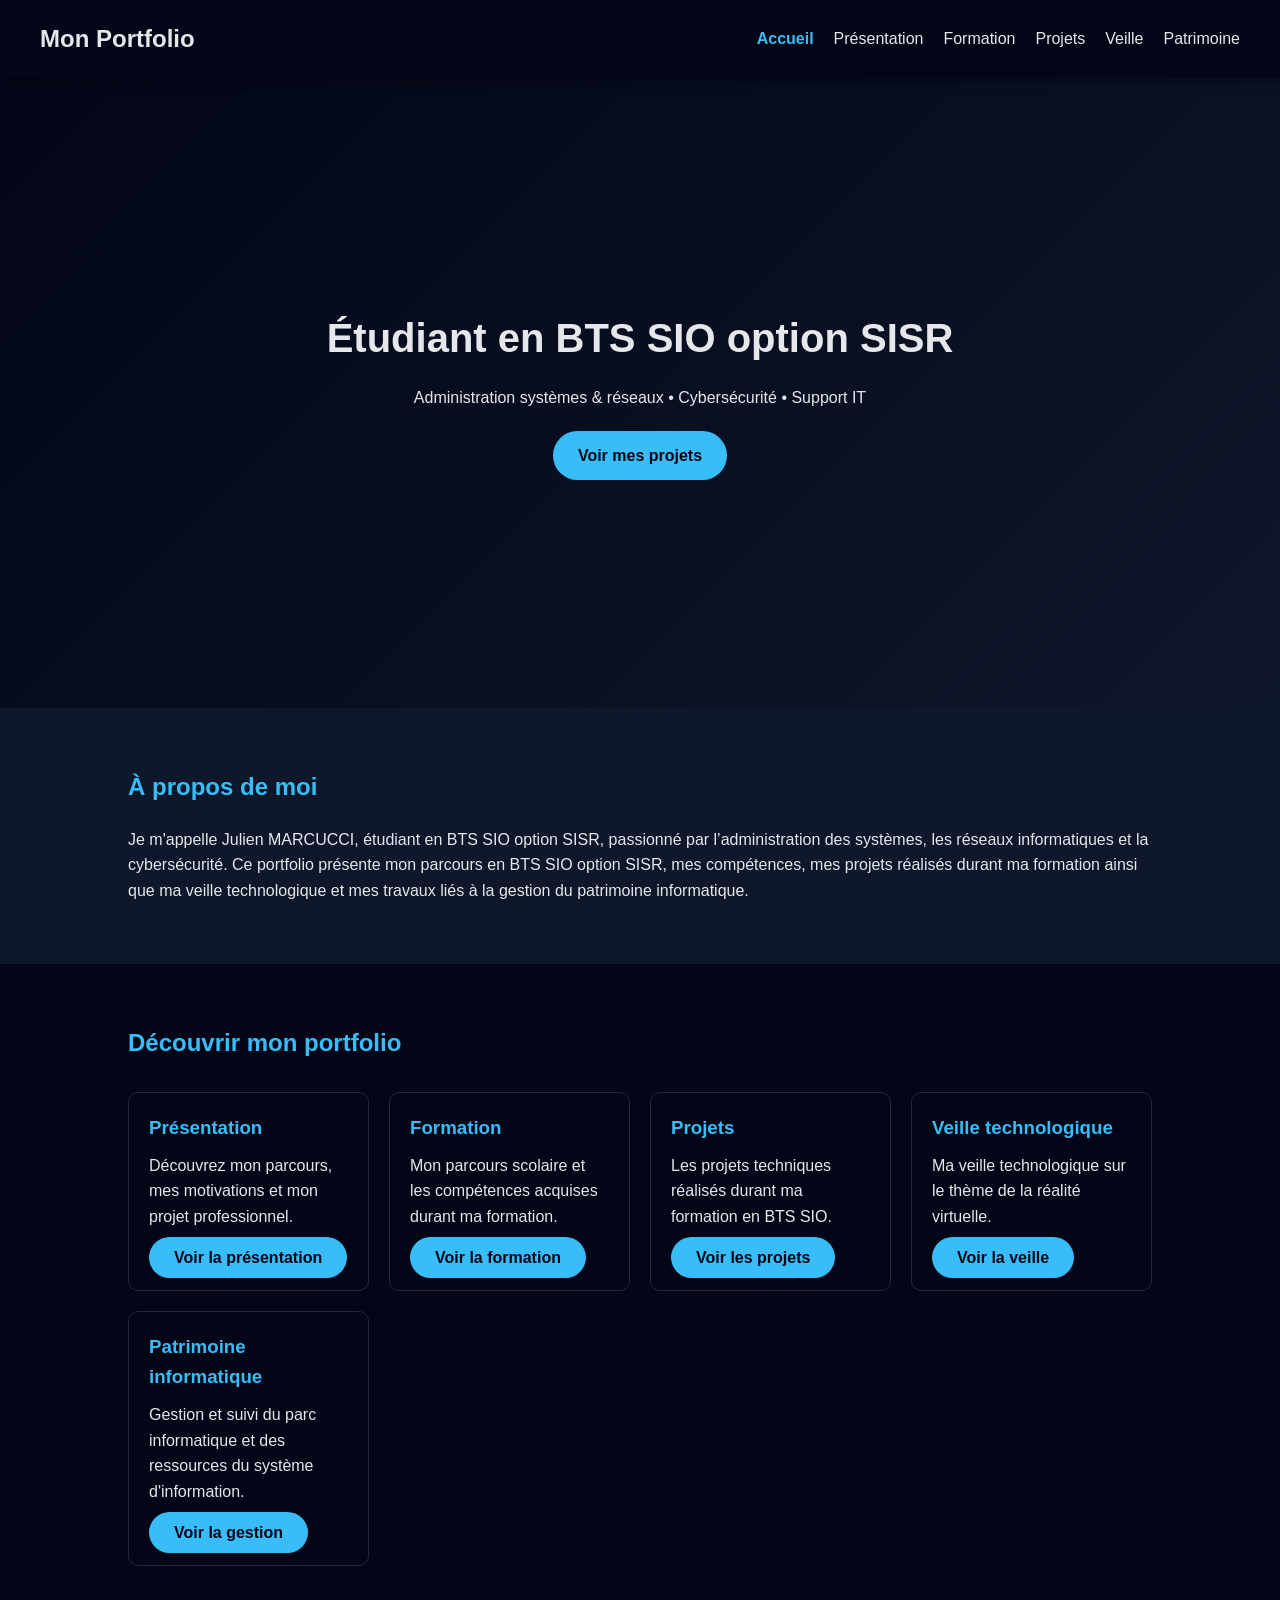
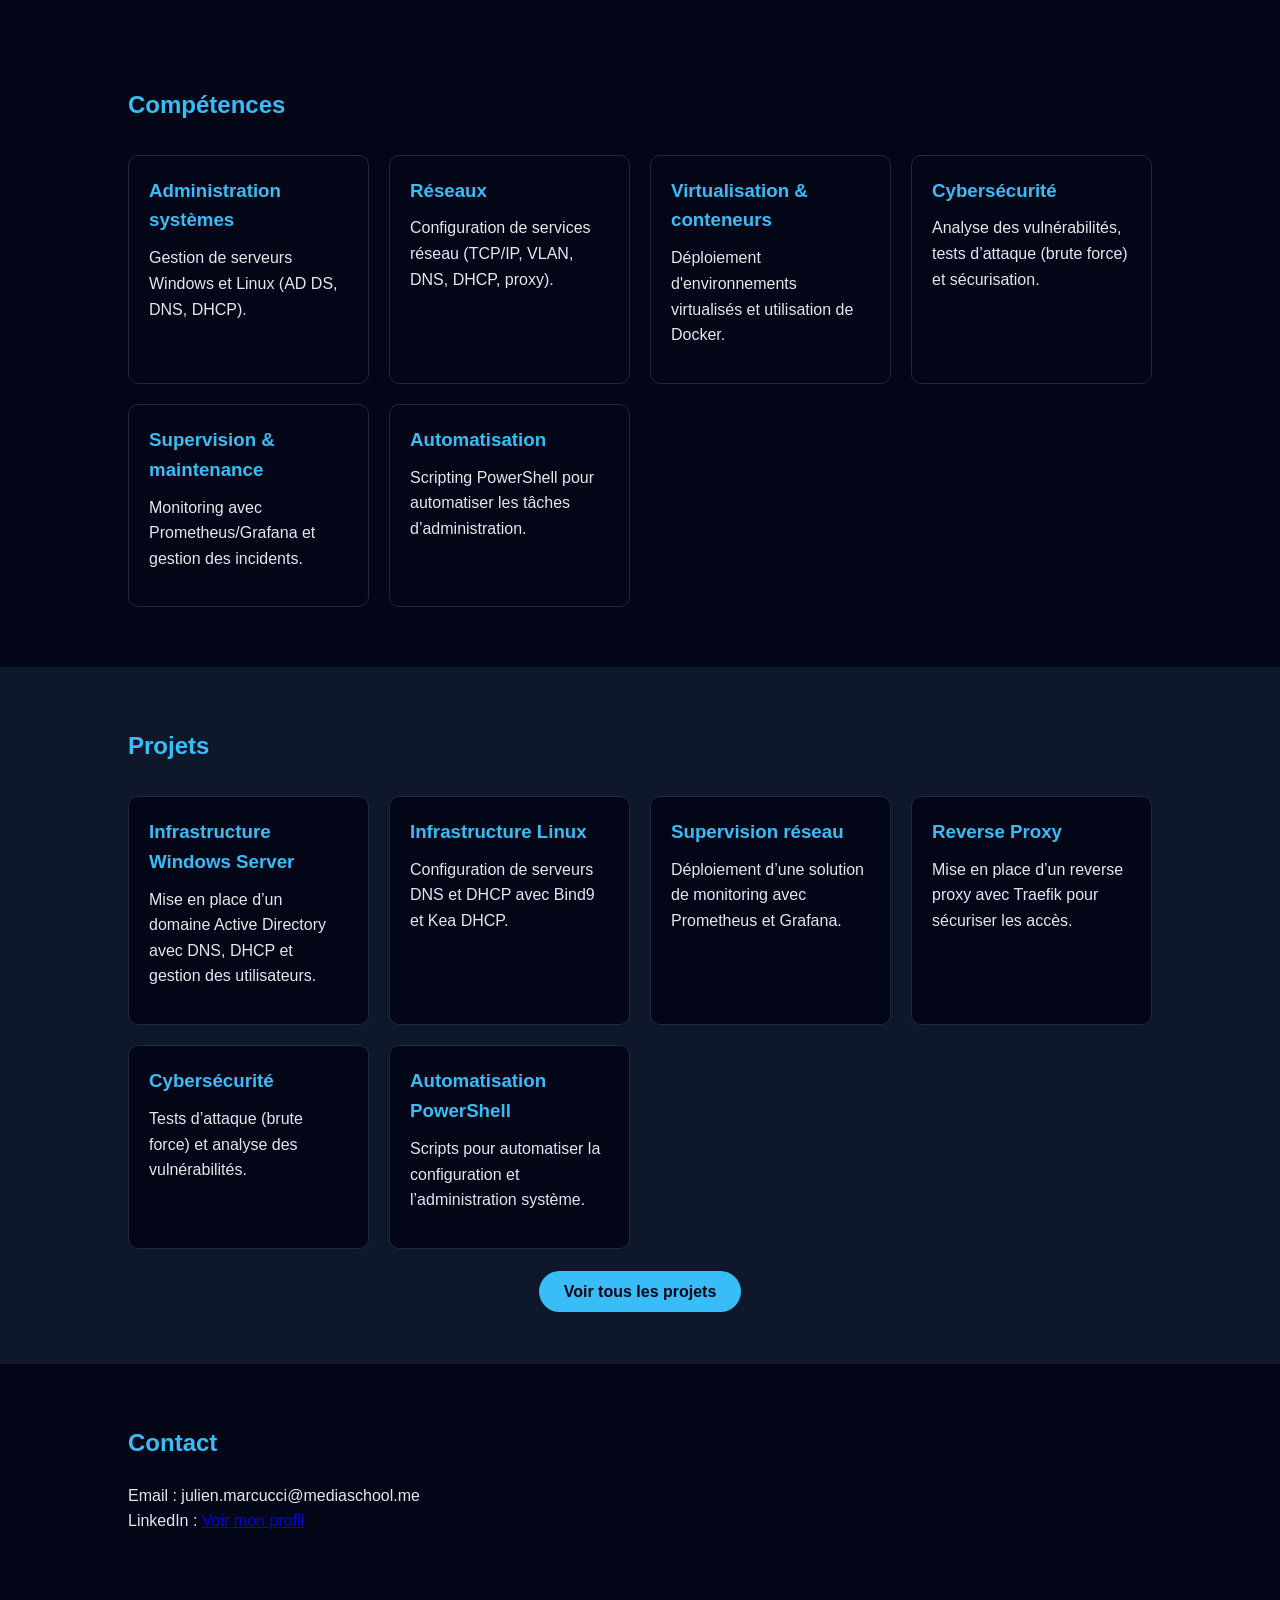
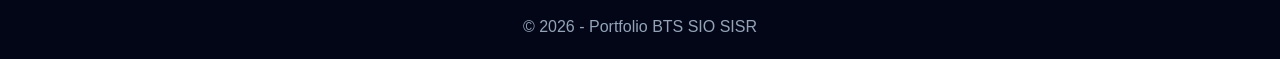
==== index.html @ 8f84296d "Ajout fichiers portfolio" ====
<!DOCTYPE html>
<html lang="fr">
<head>
  <meta charset="UTF-8">
  <title>Portfolio - BTS SIO SISR</title>
  <link rel="stylesheet" href="style.css">
  <meta name="viewport" content="width=device-width, initial-scale=1.0">
  
  <meta name="description" content="Portfolio de Julien Marcucci, étudiant en BTS SIO option SISR spécialisé en administration systèmes et réseaux.">
</head>
<body>

  <header>
    <nav class="navbar">
      <h1>Mon Portfolio</h1>
      <ul>
        <li><a href="index.html" class="active">Accueil</a></li>
        <li><a href="presentation.html">Présentation</a></li>
        <li><a href="formation.html">Formation</a></li>
        <li><a href="projets.html">Projets</a></li>
        <li><a href="veille.html">Veille</a></li>
        <li><a href="patrimoine.html">Patrimoine</a></li>
      </ul>
    </nav>
  </header>

  <section class="hero">
    <h2>Étudiant en BTS SIO option SISR</h2>
    <p>Administration systèmes & réseaux • Cybersécurité • Support IT</p>
    <a href="#projects" class="btn">Voir mes projets</a>
  </section>

  <section id="about" class="section">
    <h2>À propos de moi</h2>
    <p>
      Je m'appelle Julien MARCUCCI, étudiant en BTS SIO option SISR, passionné par l’administration des systèmes,
      les réseaux informatiques et la cybersécurité. Ce portfolio présente mon parcours en BTS SIO option SISR, mes compétences,
      mes projets réalisés durant ma formation ainsi que ma veille technologique
      et mes travaux liés à la gestion du patrimoine informatique.
    </p>
  </section>

  <section class="section light">
  <h2>Découvrir mon portfolio</h2>

  <div class="cards">

    <div class="card">
      <h3>Présentation</h3>
      <p>Découvrez mon parcours, mes motivations et mon projet professionnel.</p>
      <a href="presentation.html" class="btn">Voir la présentation</a>
    </div>

    <div class="card">
      <h3>Formation</h3>
      <p>Mon parcours scolaire et les compétences acquises durant ma formation.</p>
      <a href="formation.html" class="btn">Voir la formation</a>
    </div>

    <div class="card">
      <h3>Projets</h3>
      <p>Les projets techniques réalisés durant ma formation en BTS SIO.</p>
      <a href="projets.html" class="btn">Voir les projets</a>
    </div>

    <div class="card">
      <h3>Veille technologique</h3>
      <p>Ma veille technologique sur le thème de la réalité virtuelle.</p>
      <a href="veille.html" class="btn">Voir la veille</a>
    </div>

    <div class="card">
      <h3>Patrimoine informatique</h3>
      <p>Gestion et suivi du parc informatique et des ressources du système d'information.</p>
      <a href="patrimoine.html" class="btn">Voir la gestion</a>
    </div>

  </div>
</section>

  <section id="skills" class="section light">
  <h2>Compétences</h2>
  <div class="cards">

    <div class="card">
      <h3>Administration systèmes</h3>
      <p>Gestion de serveurs Windows et Linux (AD DS, DNS, DHCP).</p>
    </div>

    <div class="card">
      <h3>Réseaux</h3>
      <p>Configuration de services réseau (TCP/IP, VLAN, DNS, DHCP, proxy).</p>
    </div>

    <div class="card">
      <h3>Virtualisation & conteneurs</h3>
      <p>Déploiement d'environnements virtualisés et utilisation de Docker.</p>
    </div>

    <div class="card">
      <h3>Cybersécurité</h3>
      <p>Analyse des vulnérabilités, tests d’attaque (brute force) et sécurisation.</p>
    </div>

    <div class="card">
      <h3>Supervision & maintenance</h3>
      <p>Monitoring avec Prometheus/Grafana et gestion des incidents.</p>
    </div>

    <div class="card">
      <h3>Automatisation</h3>
      <p>Scripting PowerShell pour automatiser les tâches d’administration.</p>
    </div>

  </div>
</section>

  <section id="projects" class="section">
  <h2>Projets</h2>
  <div class="cards">

    <div class="card">
      <h3>Infrastructure Windows Server</h3>
      <p>
        Mise en place d’un domaine Active Directory avec DNS, DHCP
        et gestion des utilisateurs.
      </p>
    </div>

    <div class="card">
      <h3>Infrastructure Linux</h3>
      <p>
        Configuration de serveurs DNS et DHCP avec Bind9 et Kea DHCP.
      </p>
    </div>

    <div class="card">
      <h3>Supervision réseau</h3>
      <p>
        Déploiement d’une solution de monitoring avec Prometheus et Grafana.
      </p>
    </div>

    <div class="card">
      <h3>Reverse Proxy</h3>
      <p>
        Mise en place d’un reverse proxy avec Traefik pour sécuriser les accès.
      </p>
    </div>

    <div class="card">
      <h3>Cybersécurité</h3>
      <p>
        Tests d’attaque (brute force) et analyse des vulnérabilités.
      </p>
    </div>

    <div class="card">
      <h3>Automatisation PowerShell</h3>
      <p>
        Scripts pour automatiser la configuration et l’administration système.
      </p>
    </div>

  </div>

  <div style="text-align:center; margin-top:30px;">
    <a href="projets.html" class="btn">Voir tous les projets</a>
  </div>

</section>

  <section id="contact" class="section light">
    <h2>Contact</h2>
    <p>Email : julien.marcucci@mediaschool.me</p>
    <p>LinkedIn : <a href="https://linkedin.com/in/julien-marcucci" target="_blank">Voir mon profil</a></p>
  </section>

  <footer>
    <p>© 2026 - Portfolio BTS SIO SISR</p>
  </footer>

</body>
</html>
---- style.css ----
* {
  margin: 0;
  padding: 0;
  box-sizing: border-box;
  font-family: Arial, Helvetica, sans-serif;
}

body {
  background: #0f172a;
  color: #e5e7eb;
  line-height: 1.6;
}

/* Navbar */
header {
  background: #020617;
  padding: 20px 40px;
}

.navbar {
  display: flex;
  justify-content: space-between;
  align-items: center;
}

.navbar ul {
  list-style: none;
  display: flex;
  gap: 20px;
}

.navbar a {
  color: #e5e7eb;
  text-decoration: none;
  transition: 0.3s;
}

.navbar a:hover {
  color: #38bdf8;
}

/* Hero */
.hero {
  height: 70vh;
  display: flex;
  flex-direction: column;
  justify-content: center;
  align-items: center;
  text-align: center;
  padding: 40px;
  background: linear-gradient(135deg, #020617, #0f172a);
}

.hero h2 {
  font-size: 2.5rem;
  margin-bottom: 15px;
}

.btn {
  margin-top: 20px;
  padding: 12px 25px;
  background: #38bdf8;
  color: #020617;
  text-decoration: none;
  border-radius: 25px;
  font-weight: bold;
  transition: 0.3s;
}

.btn:hover {
  background: #0ea5e9;
}

/* Sections */
.section {
  padding: 60px 10%;
}

.section h2 {
  margin-bottom: 20px;
  color: #38bdf8;
}

.light {
  background: #020617;
}

/* Cards */
.cards {
  display: grid;
  grid-template-columns: repeat(auto-fit, minmax(220px, 1fr));
  gap: 20px;
  margin-top: 20px;
}

.card {
  background: #0f172a;
  padding: 20px;
  border-radius: 10px;
  transition: 0.3s;
  border: 1px solid #1e293b;
}

.card:hover {
  transform: translateY(-5px);
  border-color: #38bdf8;
}

/* Footer */
footer {
  text-align: center;
  padding: 20px;
  background: #020617;
  color: #94a3b8;
}

/* Hero plus petit pour les pages internes */
.hero-small {
  height: 40vh;
  text-align: center;
  display: flex;
  flex-direction: column;
  justify-content: center;
  background: linear-gradient(135deg, #020617, #0f172a);
}

.hero-small h2 {
  font-size: 2.2rem;
  margin-bottom: 10px;
}

/* Page présentation */
.about-container {
  display: grid;
  grid-template-columns: 2fr 1fr;
  gap: 40px;
}

.about-text h3 {
  margin-top: 20px;
  color: #38bdf8;
}

.about-text p {
  margin-top: 10px;
  color: #cbd5f5;
}

.about-card {
  background: #020617;
  padding: 25px;
  border-radius: 12px;
  border: 1px solid #1e293b;
  height: fit-content;
}

.about-card ul {
  list-style: none;
  margin: 20px 0;
}

.about-card li {
  margin-bottom: 10px;
}

/* Lien actif dans la navbar */
.navbar .active {
  color: #38bdf8;
  font-weight: bold;
}

/* Responsive */
@media (max-width: 900px) {
  .about-container {
    grid-template-columns: 1fr;
  }
}

/* Timeline Formation */
.timeline {
  display: flex;
  flex-direction: column;
  gap: 30px;
}

.timeline-item {
  display: grid;
  grid-template-columns: 150px 1fr;
  gap: 20px;
  padding: 20px;
  background: #020617;
  border-radius: 12px;
  border: 1px solid #1e293b;
  transition: 0.3s;
}

.timeline-item:hover {
  transform: translateY(-4px);
  border-color: #38bdf8;
}

.timeline-date {
  font-weight: bold;
  color: #38bdf8;
}

.timeline-content h3 {
  margin-bottom: 10px;
}

.timeline-content ul {
  margin-top: 10px;
  padding-left: 20px;
}

.timeline-content li {
  margin-bottom: 6px;
}

/* Responsive */
@media (max-width: 800px) {
  .timeline-item {
    grid-template-columns: 1fr;
  }
}

/* Titres sections veille */
.section h3 {
  margin-bottom: 15px;
  color: #38bdf8;
}

/* Liste veille */
.veille-list {
  list-style: square;
  padding-left: 20px;
  margin-top: 15px;
}

.veille-list li {
  margin-bottom: 8px;
}

/* Titres des sections */
.section h3 {
  margin-bottom: 15px;
  color: #38bdf8;
}

/* Réutilisation des listes */
.veille-list {
  list-style: square;
  padding-left: 20px;
  margin-top: 15px;
}

.veille-list li {
  margin-bottom: 8px;
}

.cards {
  display: grid;
  grid-template-columns: repeat(auto-fit, minmax(220px, 1fr));
  gap: 20px;
  margin-top: 30px;
}

.card {
  background: #020617;
  padding: 20px;
  border-radius: 10px;
  border: 1px solid #1e293b;
  transition: 0.3s;
}

.card:hover {
  transform: translateY(-5px);
  border-color: #38bdf8;
}

.card h3 {
  margin-bottom: 10px;
}

.card p {
  margin-bottom: 15px;
}

header{
  position: sticky;
  top: 0;
  z-index: 1000;
  background: #020617;
  box-shadow: 0 2px 10px rgba(0,0,0,0.5);
}
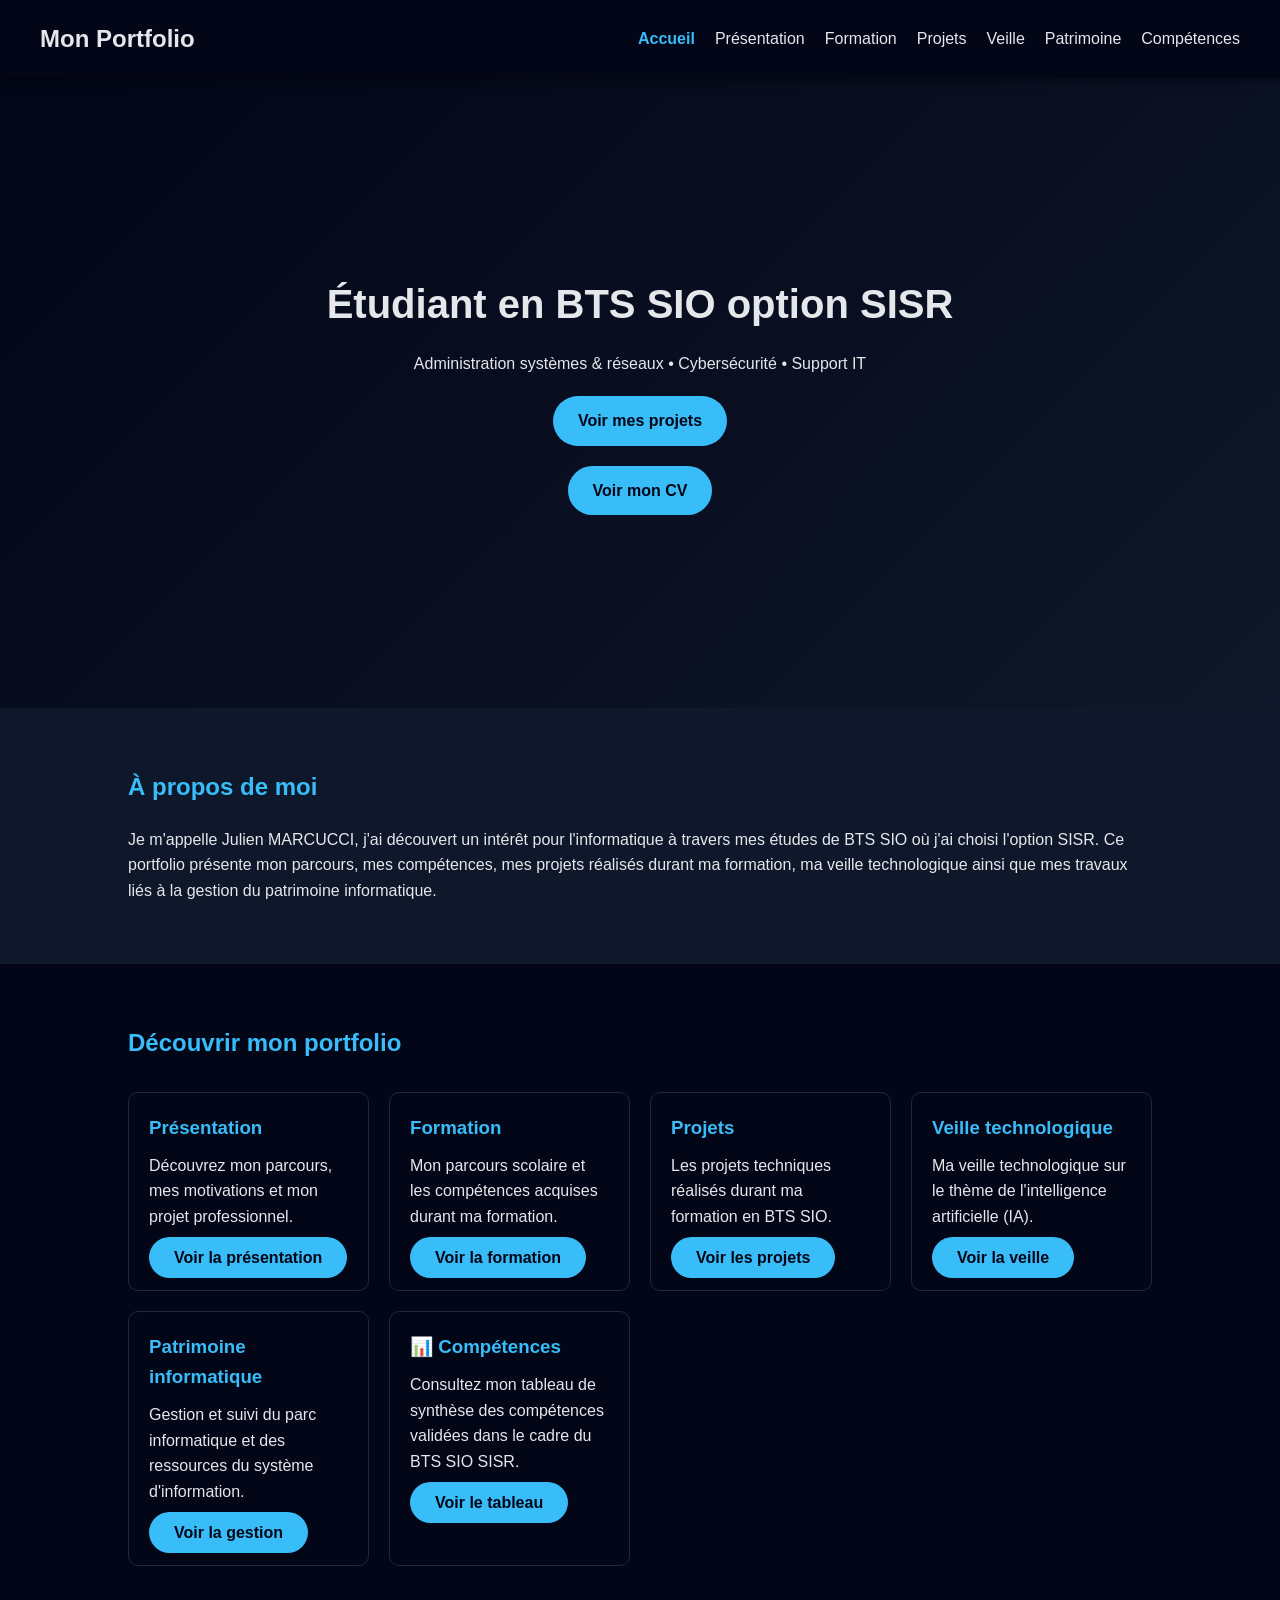
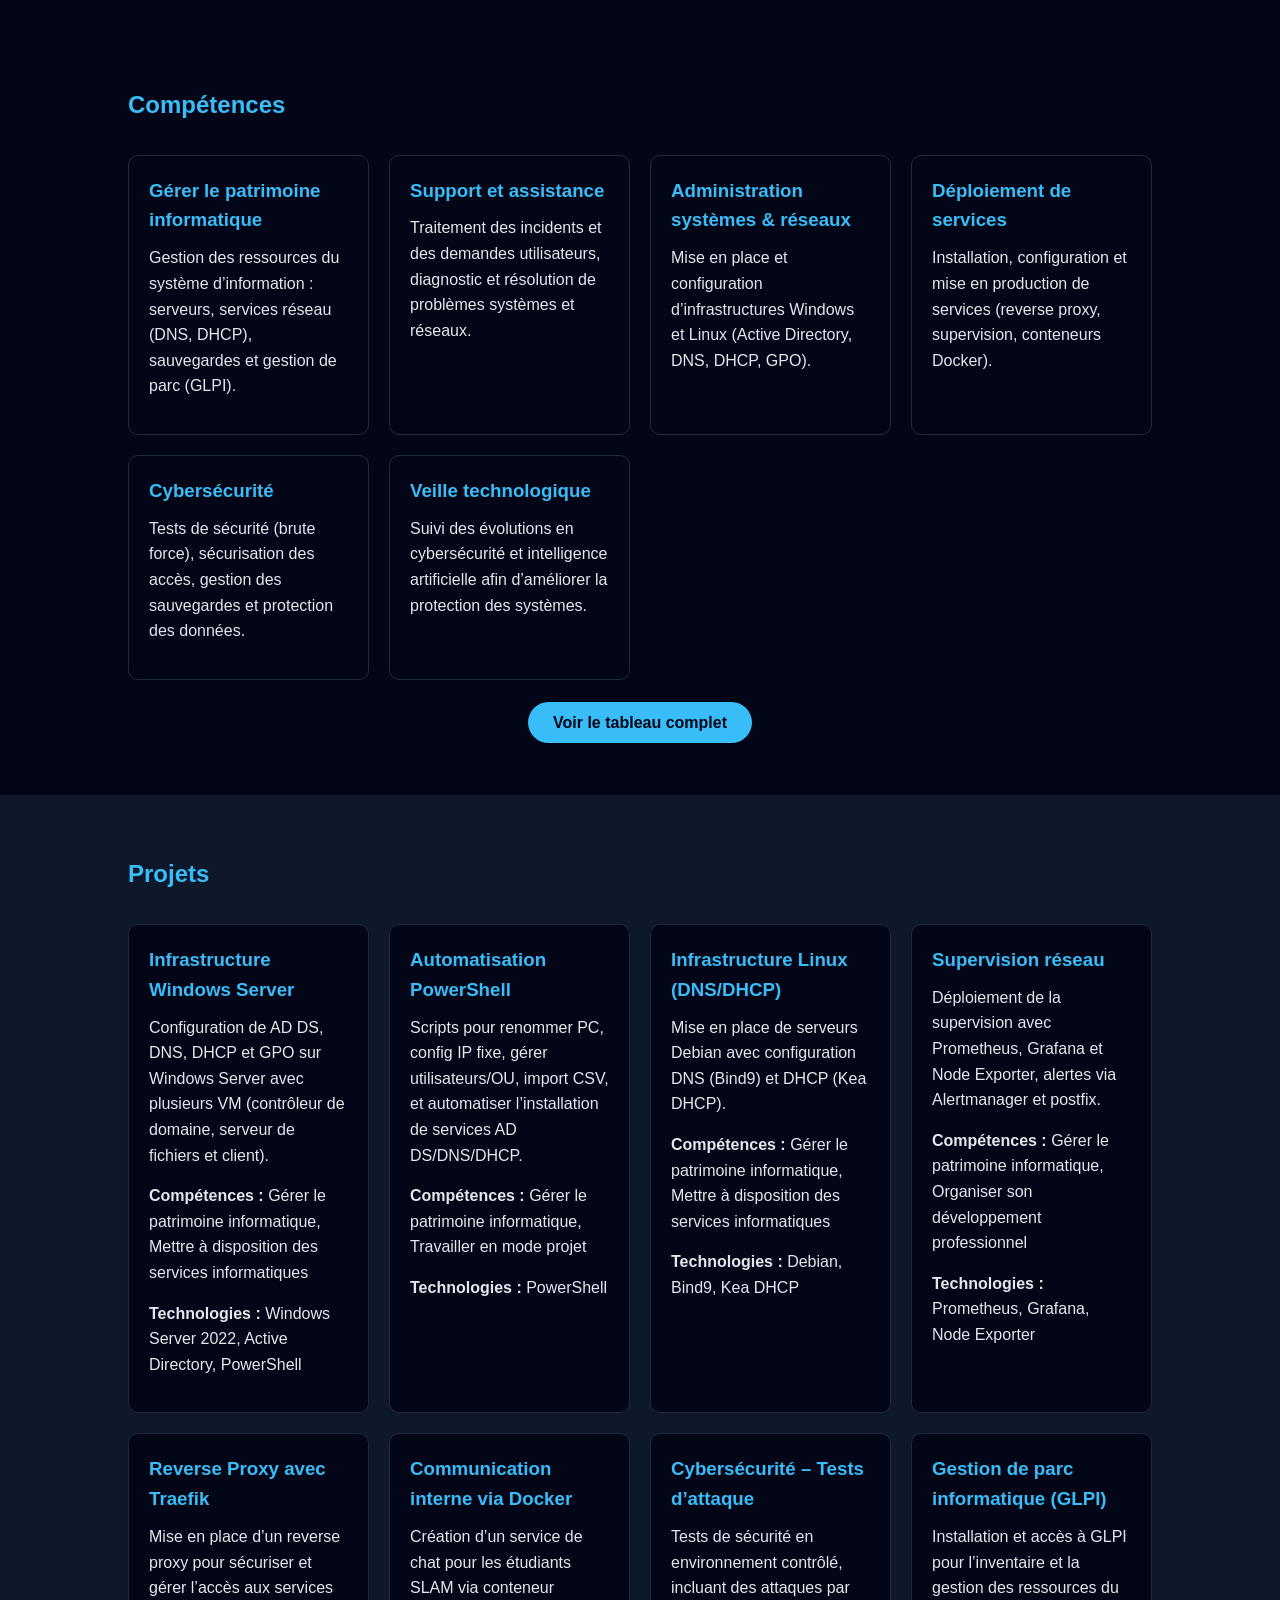
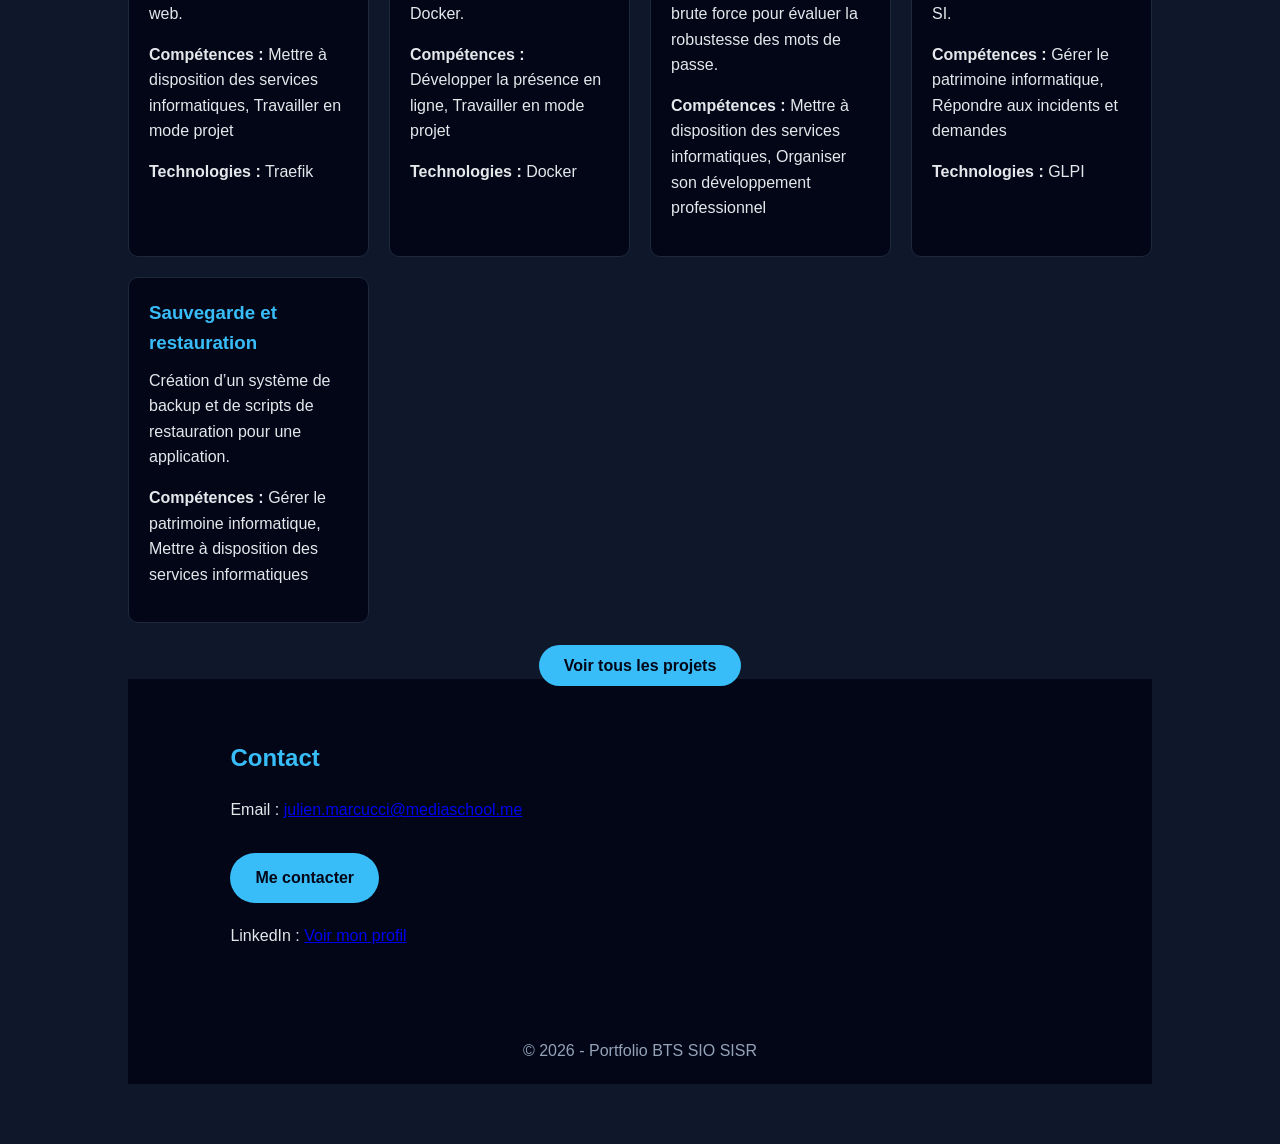
==== commit d58eaca1: "modifications" ====
--- a/index.html
+++ b/index.html
@@ -20,6 +20,7 @@
         <li><a href="projets.html">Projets</a></li>
         <li><a href="veille.html">Veille</a></li>
         <li><a href="patrimoine.html">Patrimoine</a></li>
+        <li><a href="competences.html">Compétences</a></li>
       </ul>
     </nav>
   </header>
@@ -28,15 +29,14 @@
     <h2>Étudiant en BTS SIO option SISR</h2>
     <p>Administration systèmes & réseaux • Cybersécurité • Support IT</p>
     <a href="#projects" class="btn">Voir mes projets</a>
+    <a href="CV.pdf" class="btn" target="_blank">Voir mon CV</a>
   </section>
 
   <section id="about" class="section">
     <h2>À propos de moi</h2>
     <p>
-      Je m'appelle Julien MARCUCCI, étudiant en BTS SIO option SISR, passionné par l’administration des systèmes,
-      les réseaux informatiques et la cybersécurité. Ce portfolio présente mon parcours en BTS SIO option SISR, mes compétences,
-      mes projets réalisés durant ma formation ainsi que ma veille technologique
-      et mes travaux liés à la gestion du patrimoine informatique.
+      Je m'appelle Julien MARCUCCI, j'ai découvert un intérêt pour l'informatique à travers mes études de BTS SIO où j'ai choisi l'option SISR. Ce portfolio présente mon parcours, mes compétences,
+      mes projets réalisés durant ma formation, ma veille technologique ainsi que mes travaux liés à la gestion du patrimoine informatique.
     </p>
   </section>
 
@@ -65,7 +65,7 @@
 
     <div class="card">
       <h3>Veille technologique</h3>
-      <p>Ma veille technologique sur le thème de la réalité virtuelle.</p>
+      <p>Ma veille technologique sur le thème de l'intelligence artificielle (IA).</p>
       <a href="veille.html" class="btn">Voir la veille</a>
     </div>
 
@@ -75,6 +75,15 @@
       <a href="patrimoine.html" class="btn">Voir la gestion</a>
     </div>
 
+    <div class="card">
+  <h3>📊 Compétences</h3>
+  <p>
+    Consultez mon tableau de synthèse des compétences validées
+    dans le cadre du BTS SIO SISR.
+  </p>
+  <a href="competences.html" class="btn">Voir le tableau</a>
+</div>
+
   </div>
 </section>
 
@@ -83,36 +92,58 @@
   <div class="cards">
 
     <div class="card">
-      <h3>Administration systèmes</h3>
-      <p>Gestion de serveurs Windows et Linux (AD DS, DNS, DHCP).</p>
-    </div>
-
-    <div class="card">
-      <h3>Réseaux</h3>
-      <p>Configuration de services réseau (TCP/IP, VLAN, DNS, DHCP, proxy).</p>
-    </div>
-
-    <div class="card">
-      <h3>Virtualisation & conteneurs</h3>
-      <p>Déploiement d'environnements virtualisés et utilisation de Docker.</p>
+      <h3>Gérer le patrimoine informatique</h3>
+      <p>
+        Gestion des ressources du système d’information : serveurs,
+        services réseau (DNS, DHCP), sauvegardes et gestion de parc (GLPI).
+      </p>
+    </div>
+
+    <div class="card">
+      <h3>Support et assistance</h3>
+      <p>
+        Traitement des incidents et des demandes utilisateurs,
+        diagnostic et résolution de problèmes systèmes et réseaux.
+      </p>
+    </div>
+
+    <div class="card">
+      <h3>Administration systèmes & réseaux</h3>
+      <p>
+        Mise en place et configuration d’infrastructures Windows et Linux
+        (Active Directory, DNS, DHCP, GPO).
+      </p>
+    </div>
+
+    <div class="card">
+      <h3>Déploiement de services</h3>
+      <p>
+        Installation, configuration et mise en production de services
+        (reverse proxy, supervision, conteneurs Docker).
+      </p>
     </div>
 
     <div class="card">
       <h3>Cybersécurité</h3>
-      <p>Analyse des vulnérabilités, tests d’attaque (brute force) et sécurisation.</p>
-    </div>
-
-    <div class="card">
-      <h3>Supervision & maintenance</h3>
-      <p>Monitoring avec Prometheus/Grafana et gestion des incidents.</p>
-    </div>
-
-    <div class="card">
-      <h3>Automatisation</h3>
-      <p>Scripting PowerShell pour automatiser les tâches d’administration.</p>
-    </div>
-
-  </div>
+      <p>
+        Tests de sécurité (brute force), sécurisation des accès,
+        gestion des sauvegardes et protection des données.
+      </p>
+    </div>
+
+    <div class="card">
+      <h3>Veille technologique</h3>
+      <p>
+        Suivi des évolutions en cybersécurité et intelligence artificielle
+        afin d’améliorer la protection des systèmes.
+      </p>
+    </div>
+
+  </div>
+
+  <div style="text-align:center; margin-top:30px;">
+  <a href="competences.html" class="btn">Voir le tableau complet</a>
+</div>
 </section>
 
   <section id="projects" class="section">
@@ -122,44 +153,84 @@
     <div class="card">
       <h3>Infrastructure Windows Server</h3>
       <p>
-        Mise en place d’un domaine Active Directory avec DNS, DHCP
-        et gestion des utilisateurs.
-      </p>
-    </div>
-
-    <div class="card">
-      <h3>Infrastructure Linux</h3>
-      <p>
-        Configuration de serveurs DNS et DHCP avec Bind9 et Kea DHCP.
-      </p>
+        Configuration de AD DS, DNS, DHCP et GPO sur Windows Server avec plusieurs VM
+        (contrôleur de domaine, serveur de fichiers et client).
+      </p>
+      <p><strong>Compétences :</strong> Gérer le patrimoine informatique, Mettre à disposition des services informatiques</p>
+      <p><strong>Technologies :</strong> Windows Server 2022, Active Directory, PowerShell</p>
+    </div>
+
+    <div class="card">
+      <h3>Automatisation PowerShell</h3>
+      <p>
+        Scripts pour renommer PC, config IP fixe, gérer utilisateurs/OU, import CSV,
+        et automatiser l’installation de services AD DS/DNS/DHCP.
+      </p>
+      <p><strong>Compétences :</strong> Gérer le patrimoine informatique, Travailler en mode projet</p>
+      <p><strong>Technologies :</strong> PowerShell</p>
+    </div>
+
+    <div class="card">
+      <h3>Infrastructure Linux (DNS/DHCP)</h3>
+      <p>
+        Mise en place de serveurs Debian avec configuration DNS (Bind9) et DHCP (Kea DHCP).
+      </p>
+      <p><strong>Compétences :</strong> Gérer le patrimoine informatique, Mettre à disposition des services informatiques</p>
+      <p><strong>Technologies :</strong> Debian, Bind9, Kea DHCP</p>
     </div>
 
     <div class="card">
       <h3>Supervision réseau</h3>
       <p>
-        Déploiement d’une solution de monitoring avec Prometheus et Grafana.
-      </p>
-    </div>
-
-    <div class="card">
-      <h3>Reverse Proxy</h3>
-      <p>
-        Mise en place d’un reverse proxy avec Traefik pour sécuriser les accès.
-      </p>
-    </div>
-
-    <div class="card">
-      <h3>Cybersécurité</h3>
-      <p>
-        Tests d’attaque (brute force) et analyse des vulnérabilités.
-      </p>
-    </div>
-
-    <div class="card">
-      <h3>Automatisation PowerShell</h3>
-      <p>
-        Scripts pour automatiser la configuration et l’administration système.
-      </p>
+        Déploiement de la supervision avec Prometheus, Grafana et Node Exporter,
+        alertes via Alertmanager et postfix.
+      </p>
+      <p><strong>Compétences :</strong> Gérer le patrimoine informatique, Organiser son développement professionnel</p>
+      <p><strong>Technologies :</strong> Prometheus, Grafana, Node Exporter</p>
+    </div>
+
+    <div class="card">
+      <h3>Reverse Proxy avec Traefik</h3>
+      <p>
+        Mise en place d’un reverse proxy pour sécuriser et gérer l’accès aux services web.
+      </p>
+      <p><strong>Compétences :</strong> Mettre à disposition des services informatiques, Travailler en mode projet</p>
+      <p><strong>Technologies :</strong> Traefik</p>
+    </div>
+
+    <div class="card">
+      <h3>Communication interne via Docker</h3>
+      <p>
+        Création d’un service de chat pour les étudiants SLAM via conteneur Docker.
+      </p>
+      <p><strong>Compétences :</strong> Développer la présence en ligne, Travailler en mode projet</p>
+      <p><strong>Technologies :</strong> Docker</p>
+    </div>
+
+    <div class="card">
+      <h3>Cybersécurité – Tests d’attaque</h3>
+      <p>
+        Tests de sécurité en environnement contrôlé, incluant des attaques par brute force
+        pour évaluer la robustesse des mots de passe.
+      </p>
+      <p><strong>Compétences :</strong> Mettre à disposition des services informatiques, Organiser son développement professionnel</p>
+    </div>
+
+    <div class="card">
+      <h3>Gestion de parc informatique (GLPI)</h3>
+      <p>
+        Installation et accès à GLPI pour l’inventaire et la gestion des ressources du SI.
+      </p>
+      <p><strong>Compétences :</strong> Gérer le patrimoine informatique, Répondre aux incidents et demandes</p>
+      <p><strong>Technologies :</strong> GLPI</p>
+    </div>
+
+    <div class="card">
+      <h3>Sauvegarde et restauration</h3>
+      <p>
+        Création d’un système de backup et de scripts de restauration pour une application.
+      </p>
+      <p><strong>Compétences :</strong> Gérer le patrimoine informatique, Mettre à disposition des services informatiques</p>
     </div>
 
   </div>
@@ -168,13 +239,27 @@
     <a href="projets.html" class="btn">Voir tous les projets</a>
   </div>
 
+<section id="contact" class="section light">
+  <h2>Contact</h2>
+
+  <p>
+    Email : 
+    <a href="mailto:julien.marcucci@mediaschool.me">
+      julien.marcucci@mediaschool.me
+    </a>
+  </p>
+
+  <a href="mailto:julien.marcucci@mediaschool.me" class="btn">
+    Me contacter
+  </a>
+
+  <p>
+    LinkedIn : 
+    <a href="https://www.linkedin.com/in/julien-marcucci-323055353/" target="_blank">
+      Voir mon profil
+    </a>
+  </p>
 </section>
-
-  <section id="contact" class="section light">
-    <h2>Contact</h2>
-    <p>Email : julien.marcucci@mediaschool.me</p>
-    <p>LinkedIn : <a href="https://linkedin.com/in/julien-marcucci" target="_blank">Voir mon profil</a></p>
-  </section>
 
   <footer>
     <p>© 2026 - Portfolio BTS SIO SISR</p>
--- a/style.css
+++ b/style.css
@@ -293,3 +293,16 @@
   background: #020617;
   box-shadow: 0 2px 10px rgba(0,0,0,0.5);
 }
+
+.margin-top {
+  margin-top: 20px;
+}
+
+#contact p {
+  margin-bottom: 10px;
+}
+
+#contact .btn {
+  display: inline-block;
+  margin: 20px 0;
+}
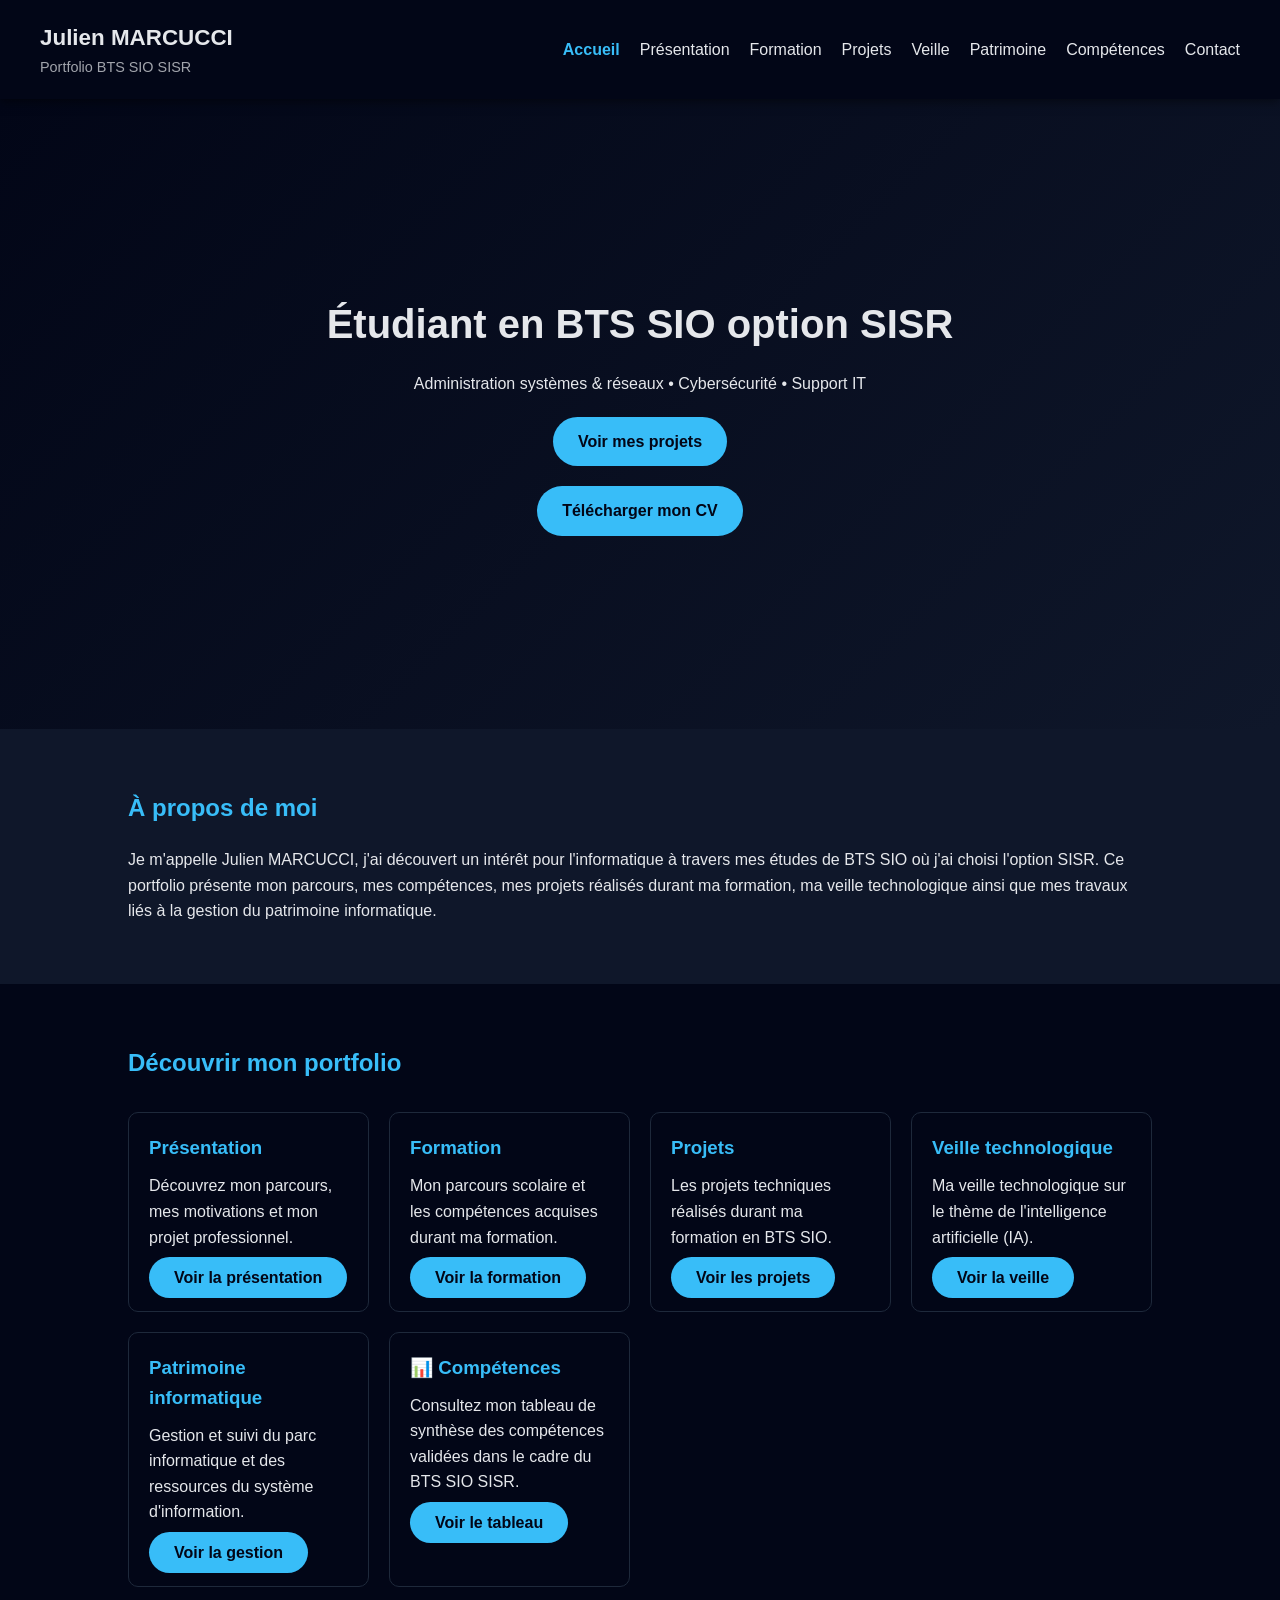
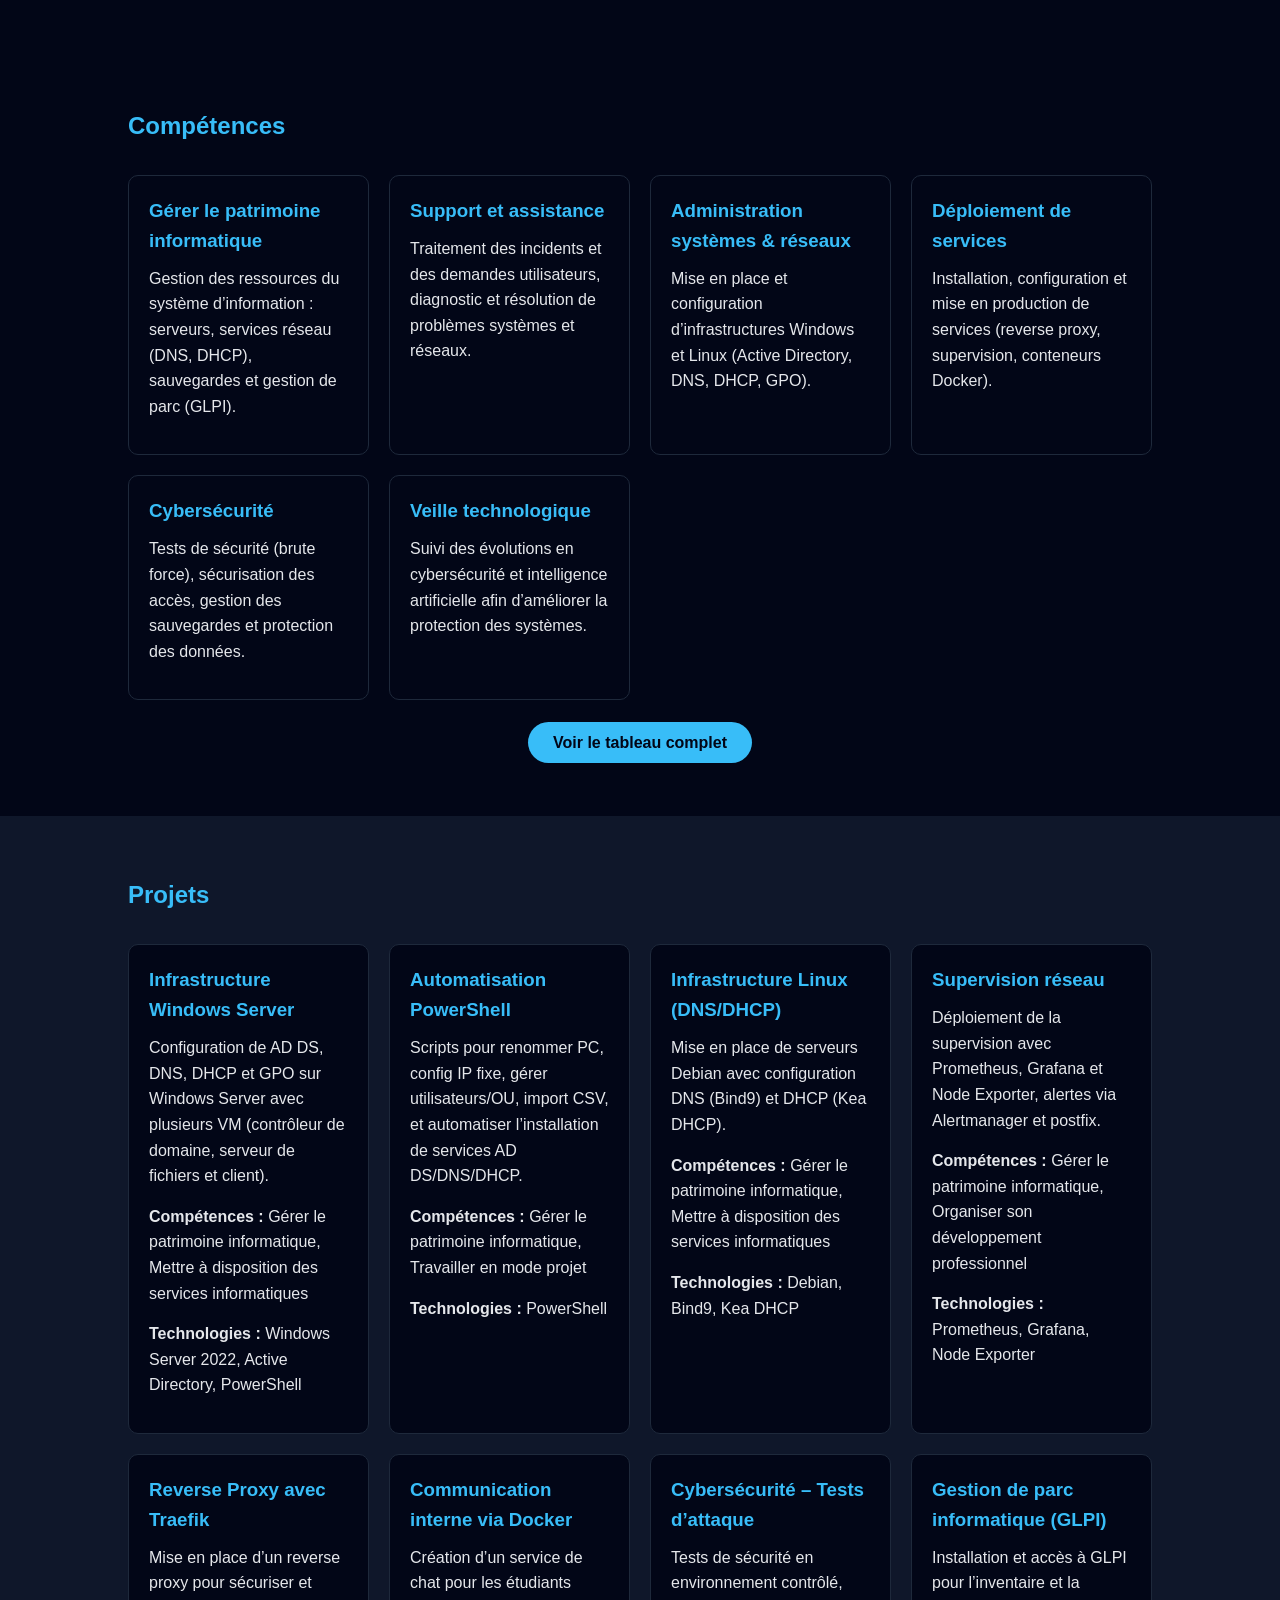
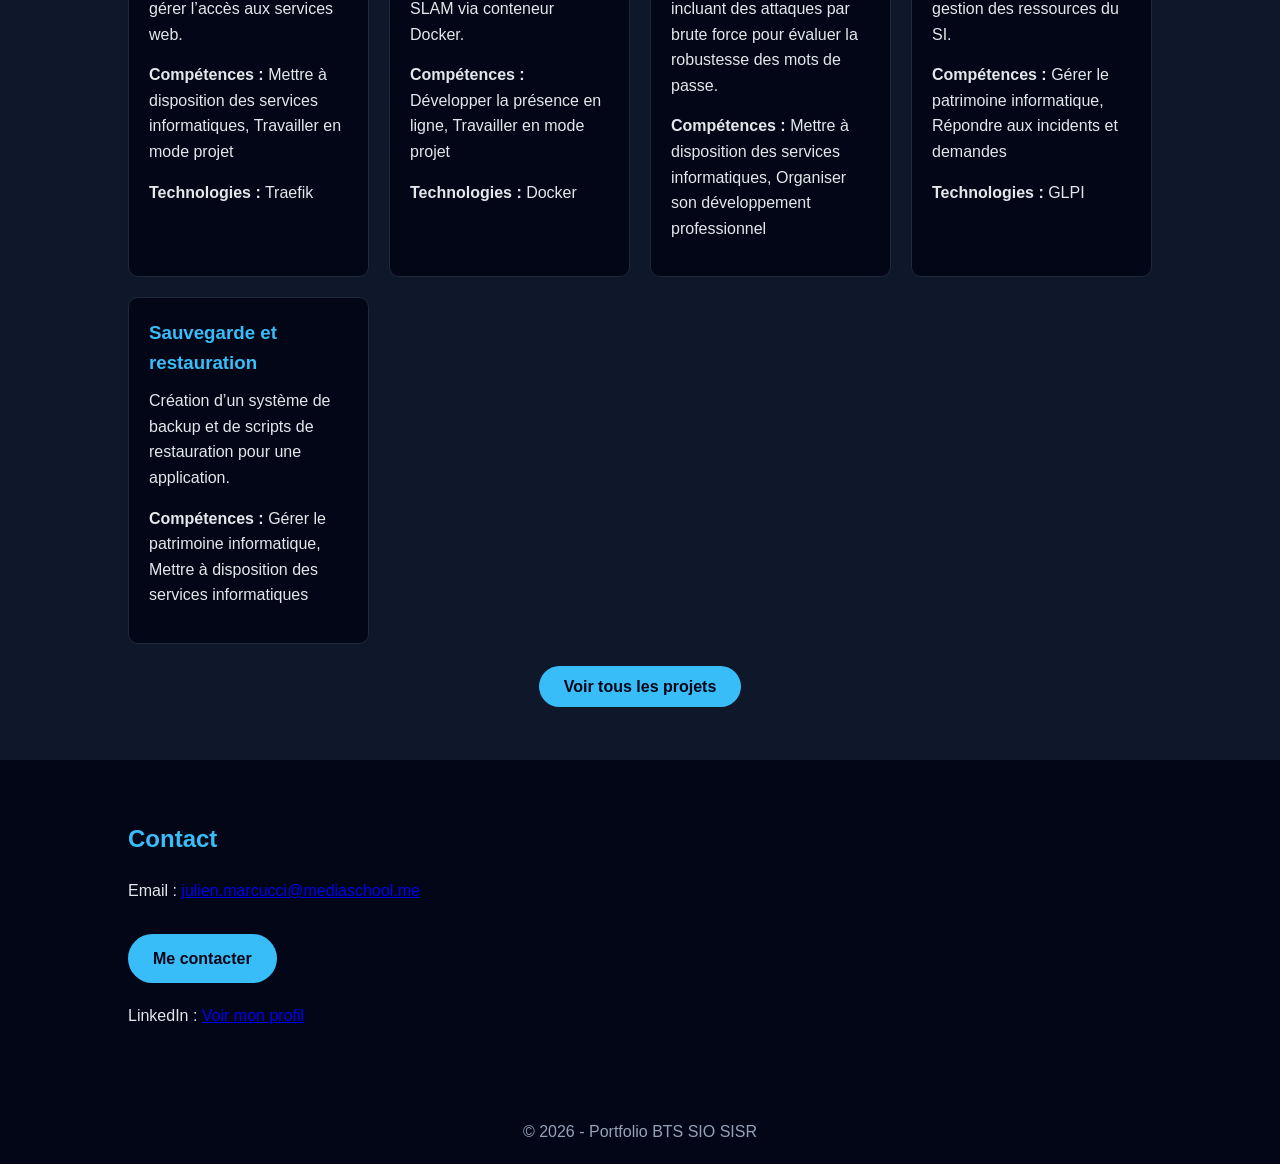
==== commit eb5ce774: "Modifications" ====
--- a/index.html
+++ b/index.html
@@ -12,7 +12,10 @@
 
   <header>
     <nav class="navbar">
-      <h1>Mon Portfolio</h1>
+      <div class="brand">
+    <h1>Julien MARCUCCI</h1>
+    <p>Portfolio BTS SIO SISR</p>
+  </div>
       <ul>
         <li><a href="index.html" class="active">Accueil</a></li>
         <li><a href="presentation.html">Présentation</a></li>
@@ -21,6 +24,7 @@
         <li><a href="veille.html">Veille</a></li>
         <li><a href="patrimoine.html">Patrimoine</a></li>
         <li><a href="competences.html">Compétences</a></li>
+        <li><a href="#contact">Contact</a></li>
       </ul>
     </nav>
   </header>
@@ -29,7 +33,9 @@
     <h2>Étudiant en BTS SIO option SISR</h2>
     <p>Administration systèmes & réseaux • Cybersécurité • Support IT</p>
     <a href="#projects" class="btn">Voir mes projets</a>
-    <a href="CV.pdf" class="btn" target="_blank">Voir mon CV</a>
+    <a href="CV.pdf" class="btn secondary" download>
+  Télécharger mon CV
+</a>
   </section>
 
   <section id="about" class="section">
@@ -239,6 +245,8 @@
     <a href="projets.html" class="btn">Voir tous les projets</a>
   </div>
 
+  </section>
+
 <section id="contact" class="section light">
   <h2>Contact</h2>
 
--- a/style.css
+++ b/style.css
@@ -305,4 +305,20 @@
 #contact .btn {
   display: inline-block;
   margin: 20px 0;
+}
+
+.navbar h1 {
+  font-size: 1.4rem;
+  margin: 0;
+}
+
+.navbar p {
+  font-size: 0.9rem;
+  opacity: 0.7;
+  margin: 0;
+}
+
+.brand {
+  display: flex;
+  flex-direction: column;
 }
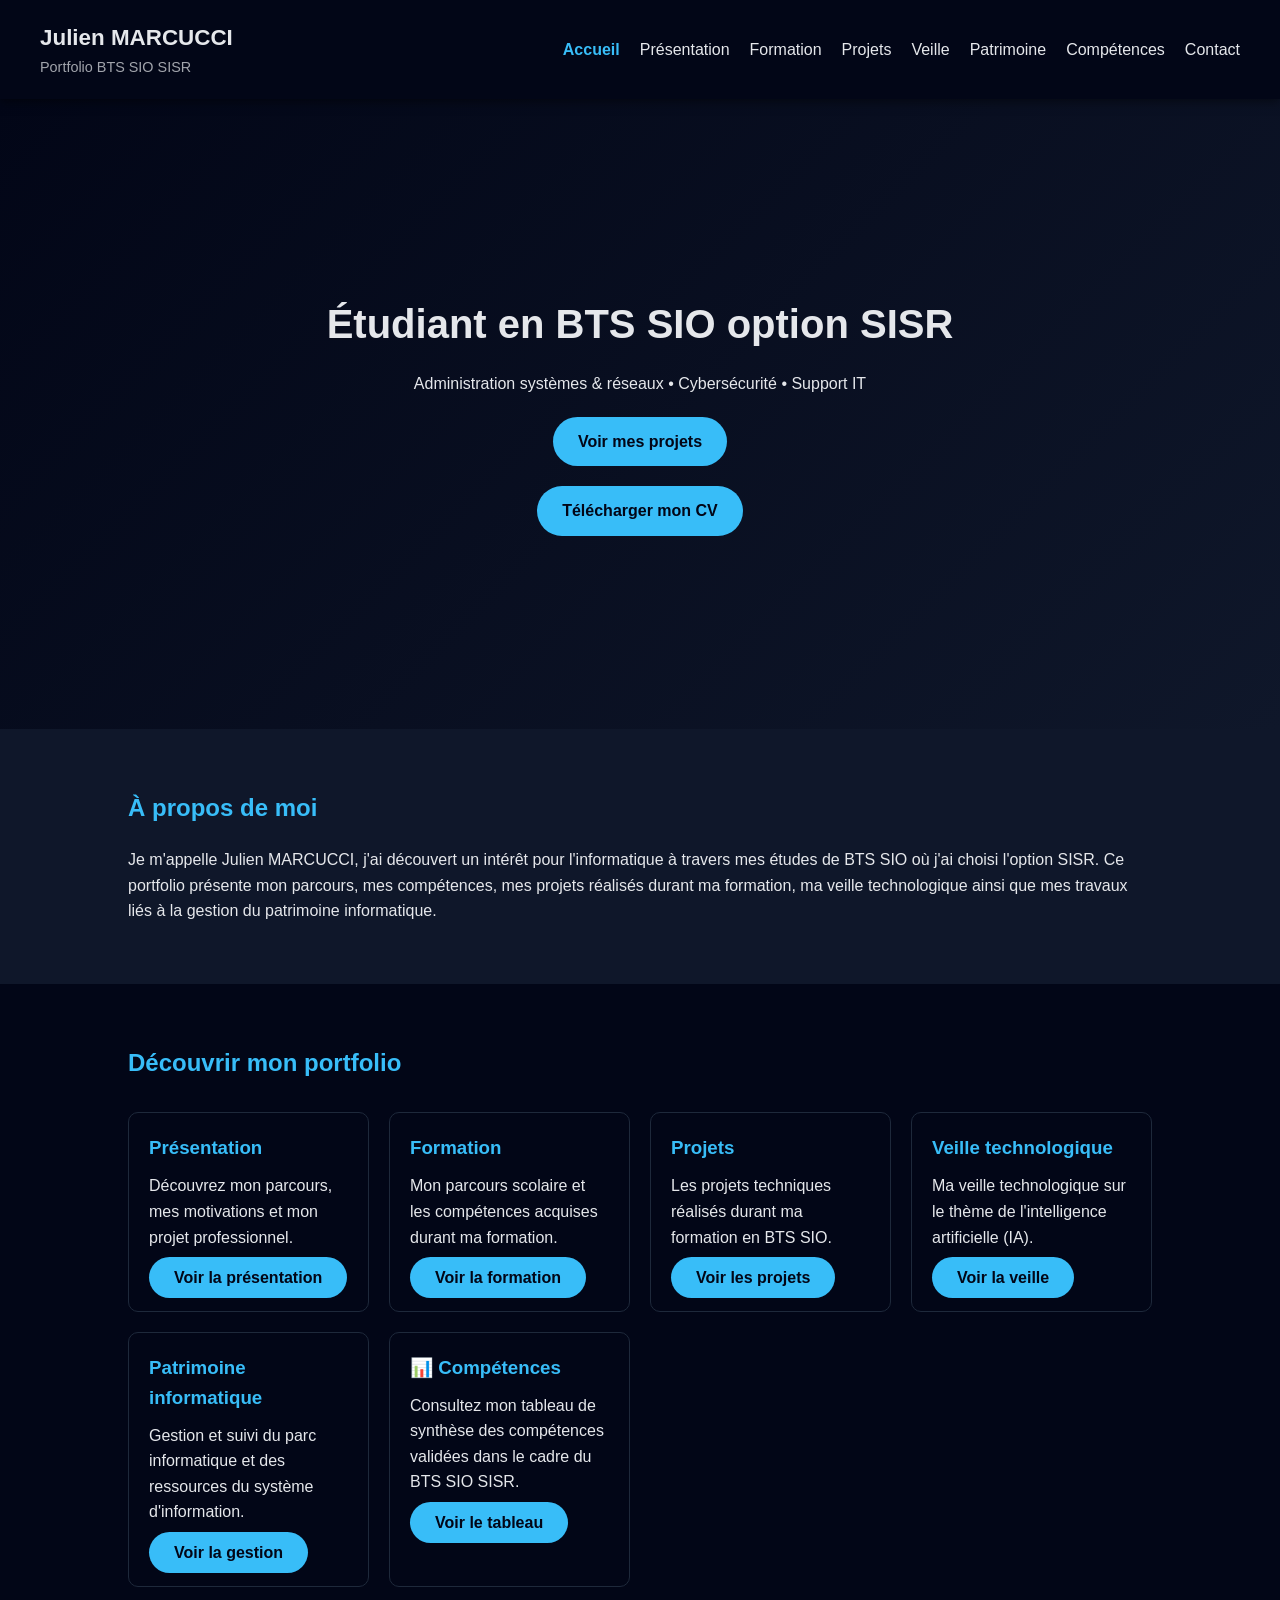
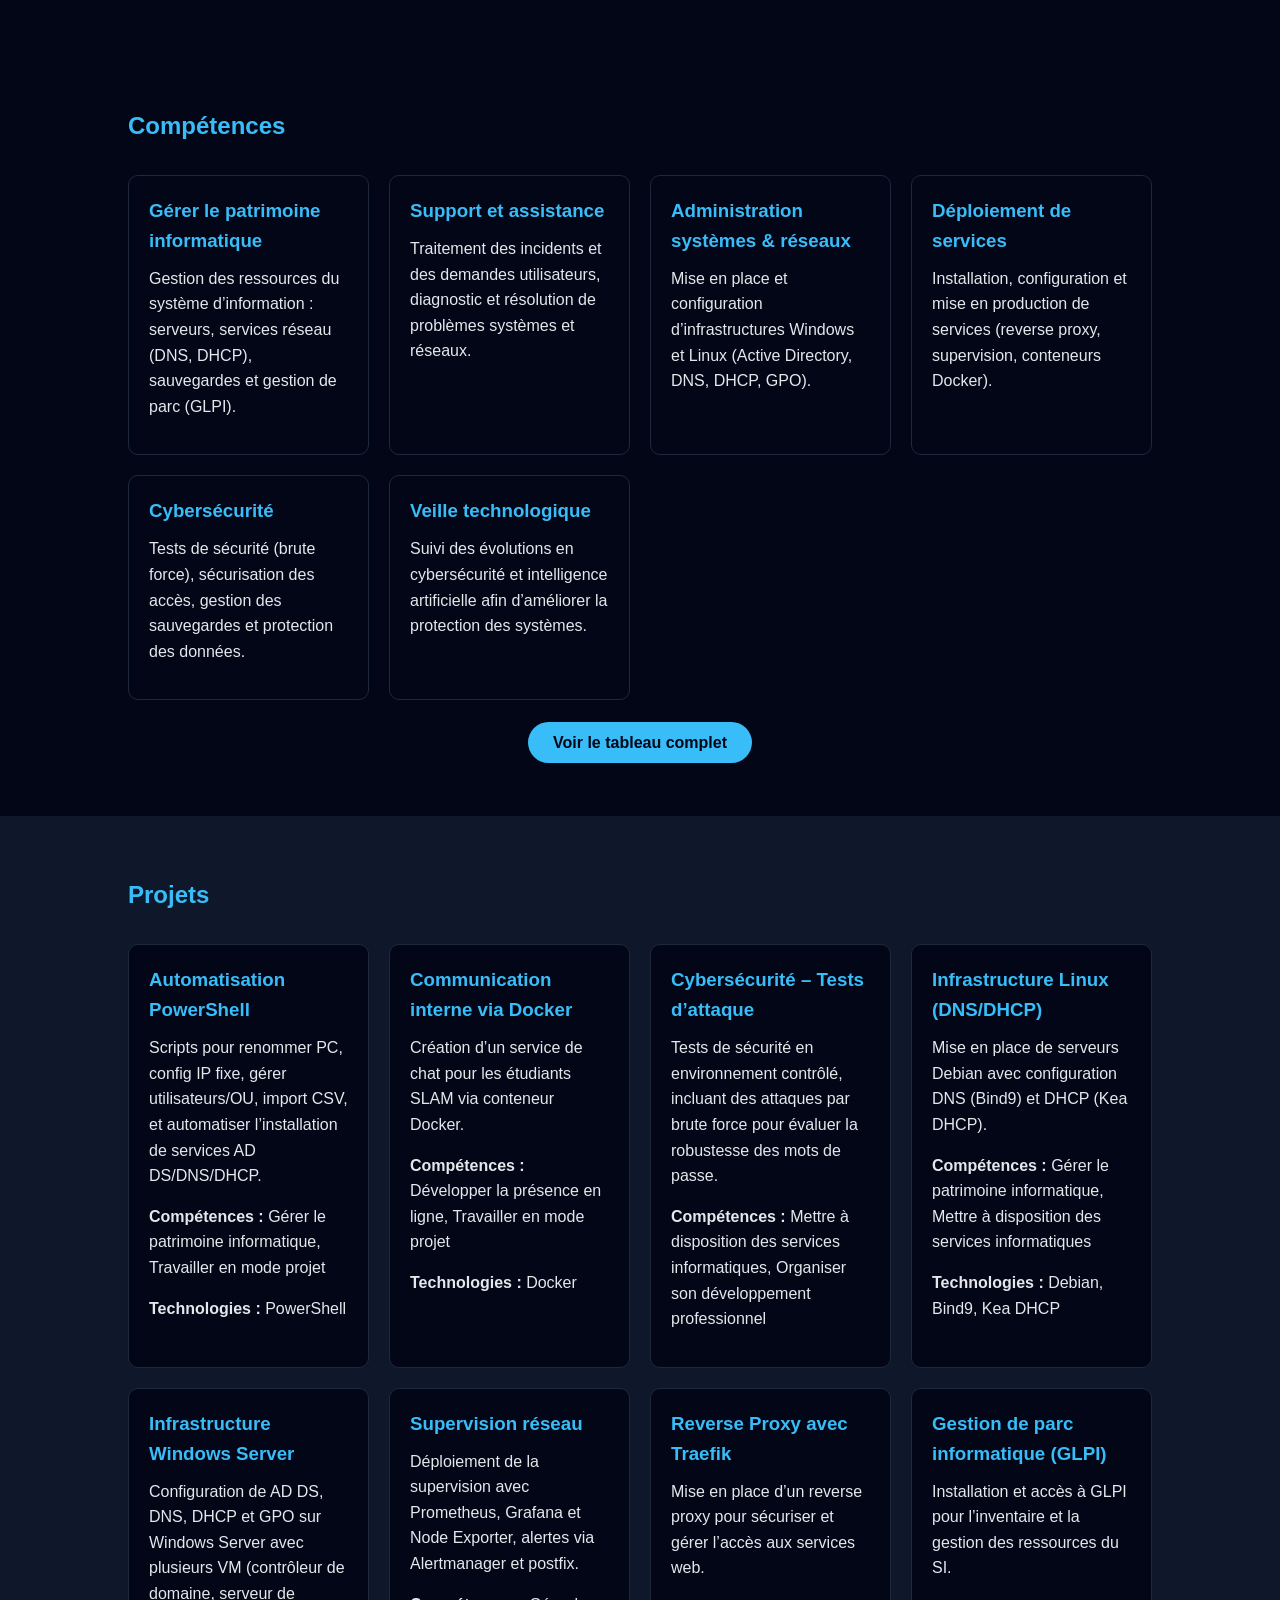
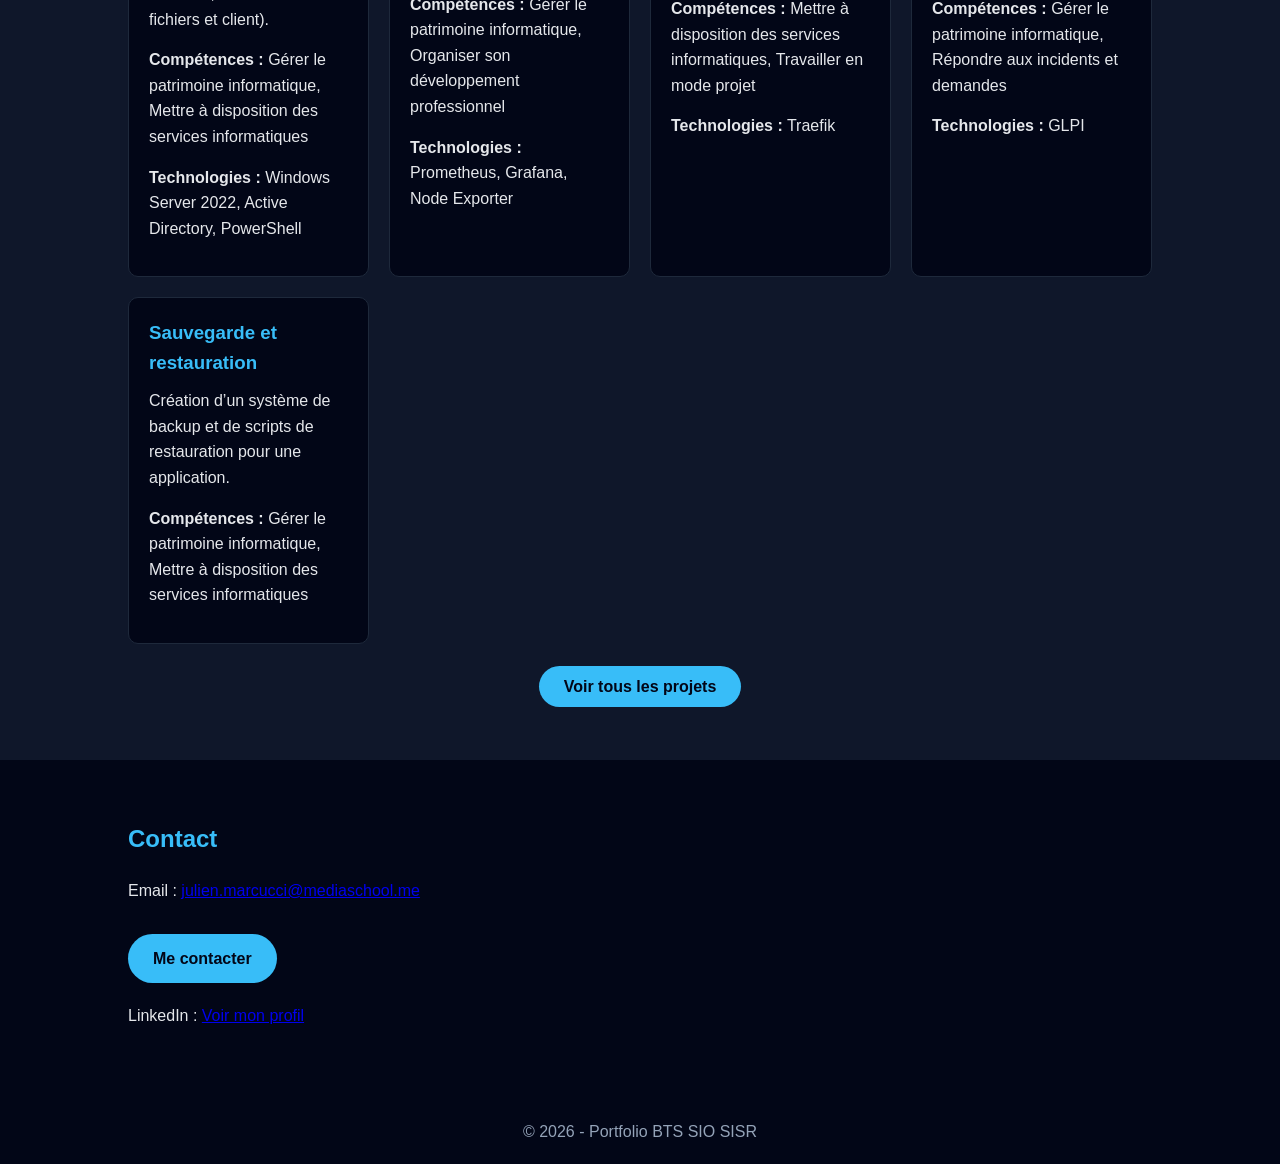
==== commit 4cf62440: "ajustement Projets" ====
--- a/index.html
+++ b/index.html
@@ -157,6 +157,43 @@
   <div class="cards">
 
     <div class="card">
+      <h3>Automatisation PowerShell</h3>
+      <p>
+        Scripts pour renommer PC, config IP fixe, gérer utilisateurs/OU, import CSV,
+        et automatiser l’installation de services AD DS/DNS/DHCP.
+      </p>
+      <p><strong>Compétences :</strong> Gérer le patrimoine informatique, Travailler en mode projet</p>
+      <p><strong>Technologies :</strong> PowerShell</p>
+    </div>
+
+    <div class="card">
+      <h3>Communication interne via Docker</h3>
+      <p>
+        Création d’un service de chat pour les étudiants SLAM via conteneur Docker.
+      </p>
+      <p><strong>Compétences :</strong> Développer la présence en ligne, Travailler en mode projet</p>
+      <p><strong>Technologies :</strong> Docker</p>
+    </div>
+
+    <div class="card">
+      <h3>Cybersécurité – Tests d’attaque</h3>
+      <p>
+        Tests de sécurité en environnement contrôlé, incluant des attaques par brute force
+        pour évaluer la robustesse des mots de passe.
+      </p>
+      <p><strong>Compétences :</strong> Mettre à disposition des services informatiques, Organiser son développement professionnel</p>
+    </div>
+
+    <div class="card">
+      <h3>Infrastructure Linux (DNS/DHCP)</h3>
+      <p>
+        Mise en place de serveurs Debian avec configuration DNS (Bind9) et DHCP (Kea DHCP).
+      </p>
+      <p><strong>Compétences :</strong> Gérer le patrimoine informatique, Mettre à disposition des services informatiques</p>
+      <p><strong>Technologies :</strong> Debian, Bind9, Kea DHCP</p>
+    </div>
+
+    <div class="card">
       <h3>Infrastructure Windows Server</h3>
       <p>
         Configuration de AD DS, DNS, DHCP et GPO sur Windows Server avec plusieurs VM
@@ -167,25 +204,6 @@
     </div>
 
     <div class="card">
-      <h3>Automatisation PowerShell</h3>
-      <p>
-        Scripts pour renommer PC, config IP fixe, gérer utilisateurs/OU, import CSV,
-        et automatiser l’installation de services AD DS/DNS/DHCP.
-      </p>
-      <p><strong>Compétences :</strong> Gérer le patrimoine informatique, Travailler en mode projet</p>
-      <p><strong>Technologies :</strong> PowerShell</p>
-    </div>
-
-    <div class="card">
-      <h3>Infrastructure Linux (DNS/DHCP)</h3>
-      <p>
-        Mise en place de serveurs Debian avec configuration DNS (Bind9) et DHCP (Kea DHCP).
-      </p>
-      <p><strong>Compétences :</strong> Gérer le patrimoine informatique, Mettre à disposition des services informatiques</p>
-      <p><strong>Technologies :</strong> Debian, Bind9, Kea DHCP</p>
-    </div>
-
-    <div class="card">
       <h3>Supervision réseau</h3>
       <p>
         Déploiement de la supervision avec Prometheus, Grafana et Node Exporter,
@@ -202,24 +220,6 @@
       </p>
       <p><strong>Compétences :</strong> Mettre à disposition des services informatiques, Travailler en mode projet</p>
       <p><strong>Technologies :</strong> Traefik</p>
-    </div>
-
-    <div class="card">
-      <h3>Communication interne via Docker</h3>
-      <p>
-        Création d’un service de chat pour les étudiants SLAM via conteneur Docker.
-      </p>
-      <p><strong>Compétences :</strong> Développer la présence en ligne, Travailler en mode projet</p>
-      <p><strong>Technologies :</strong> Docker</p>
-    </div>
-
-    <div class="card">
-      <h3>Cybersécurité – Tests d’attaque</h3>
-      <p>
-        Tests de sécurité en environnement contrôlé, incluant des attaques par brute force
-        pour évaluer la robustesse des mots de passe.
-      </p>
-      <p><strong>Compétences :</strong> Mettre à disposition des services informatiques, Organiser son développement professionnel</p>
     </div>
 
     <div class="card">
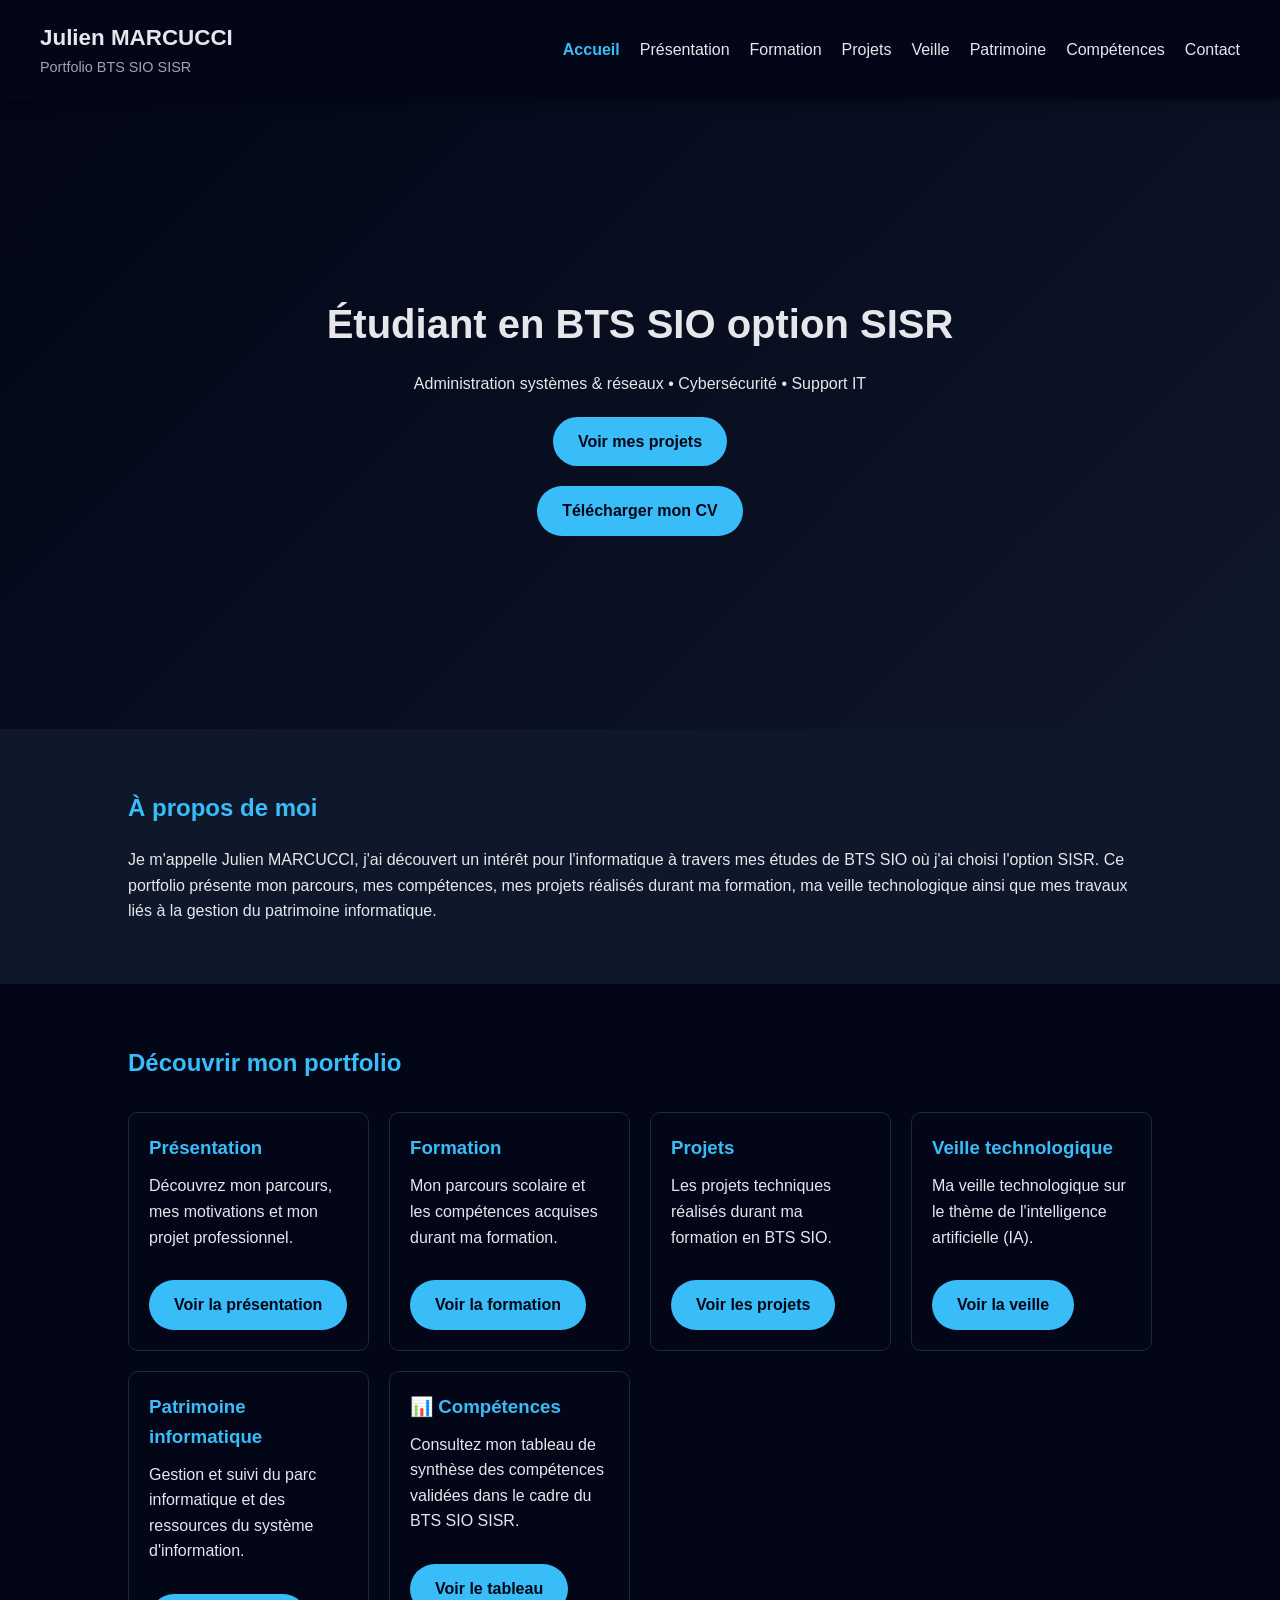
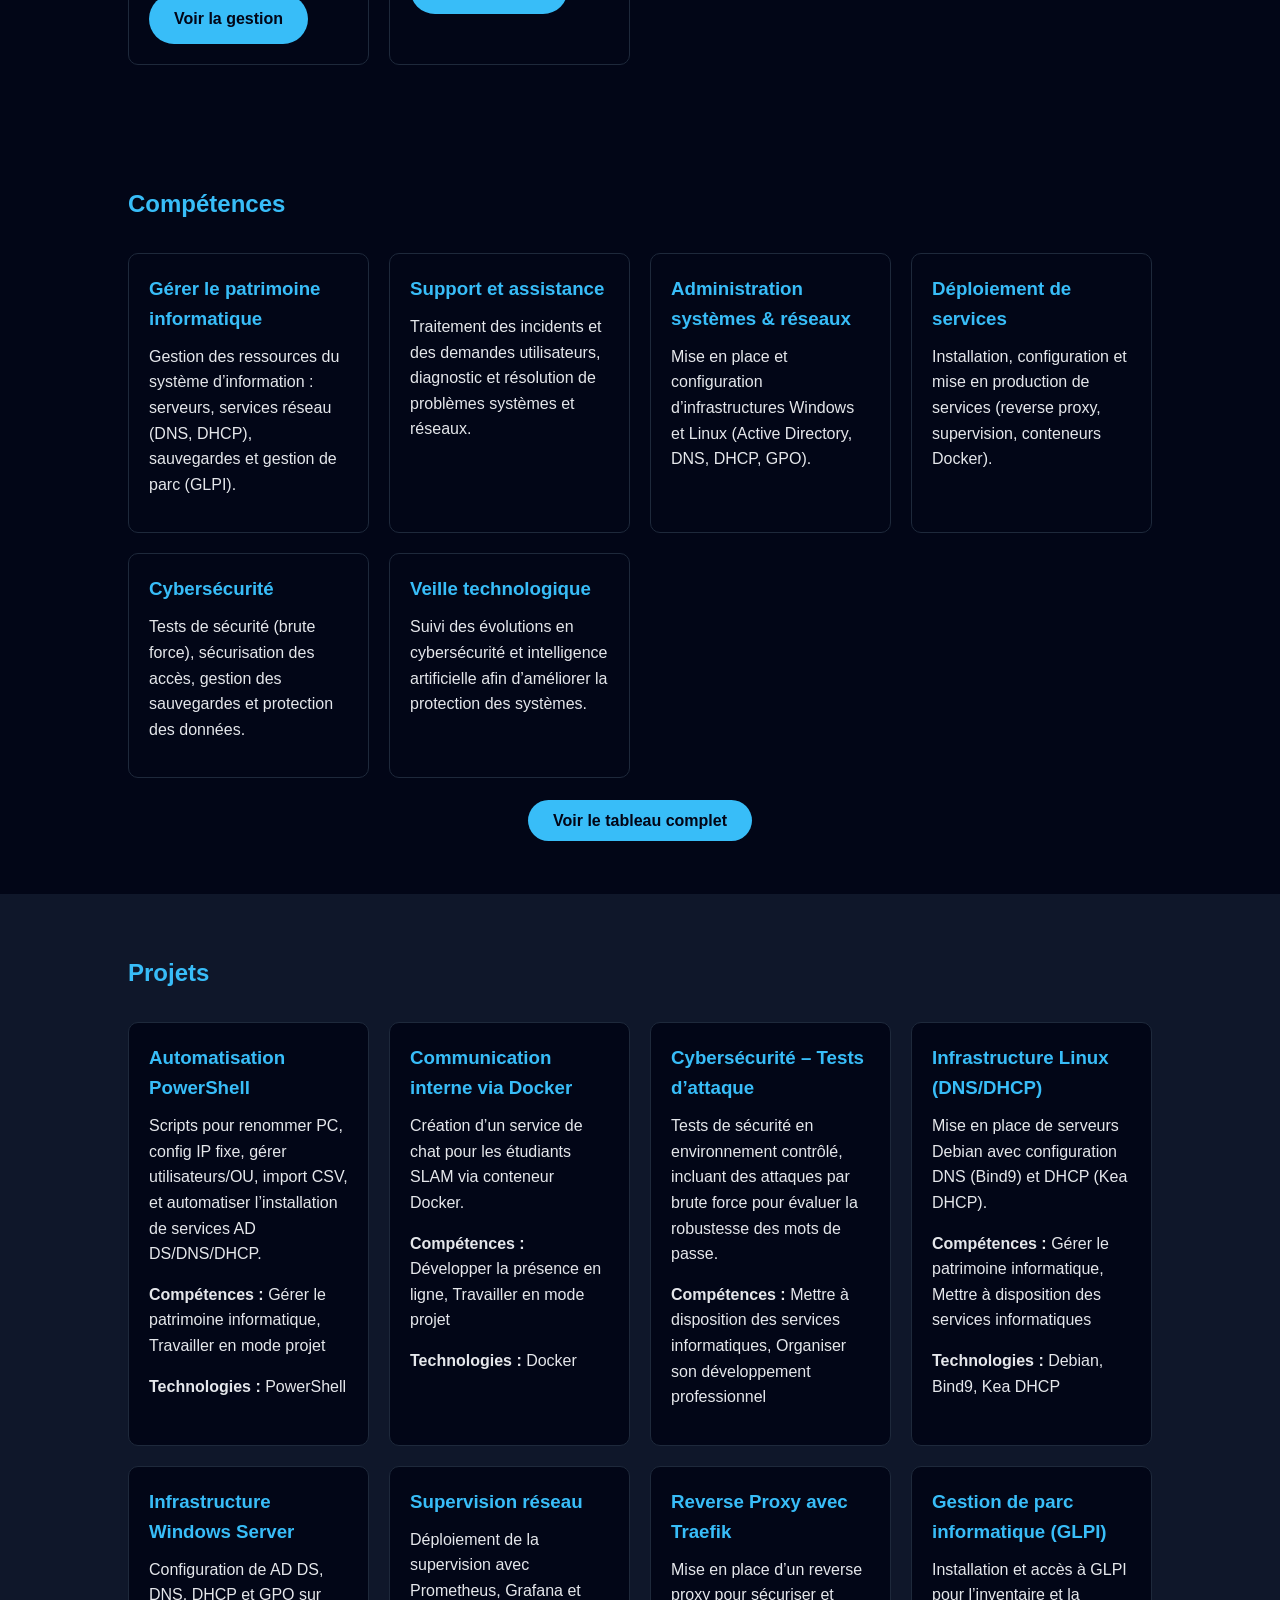
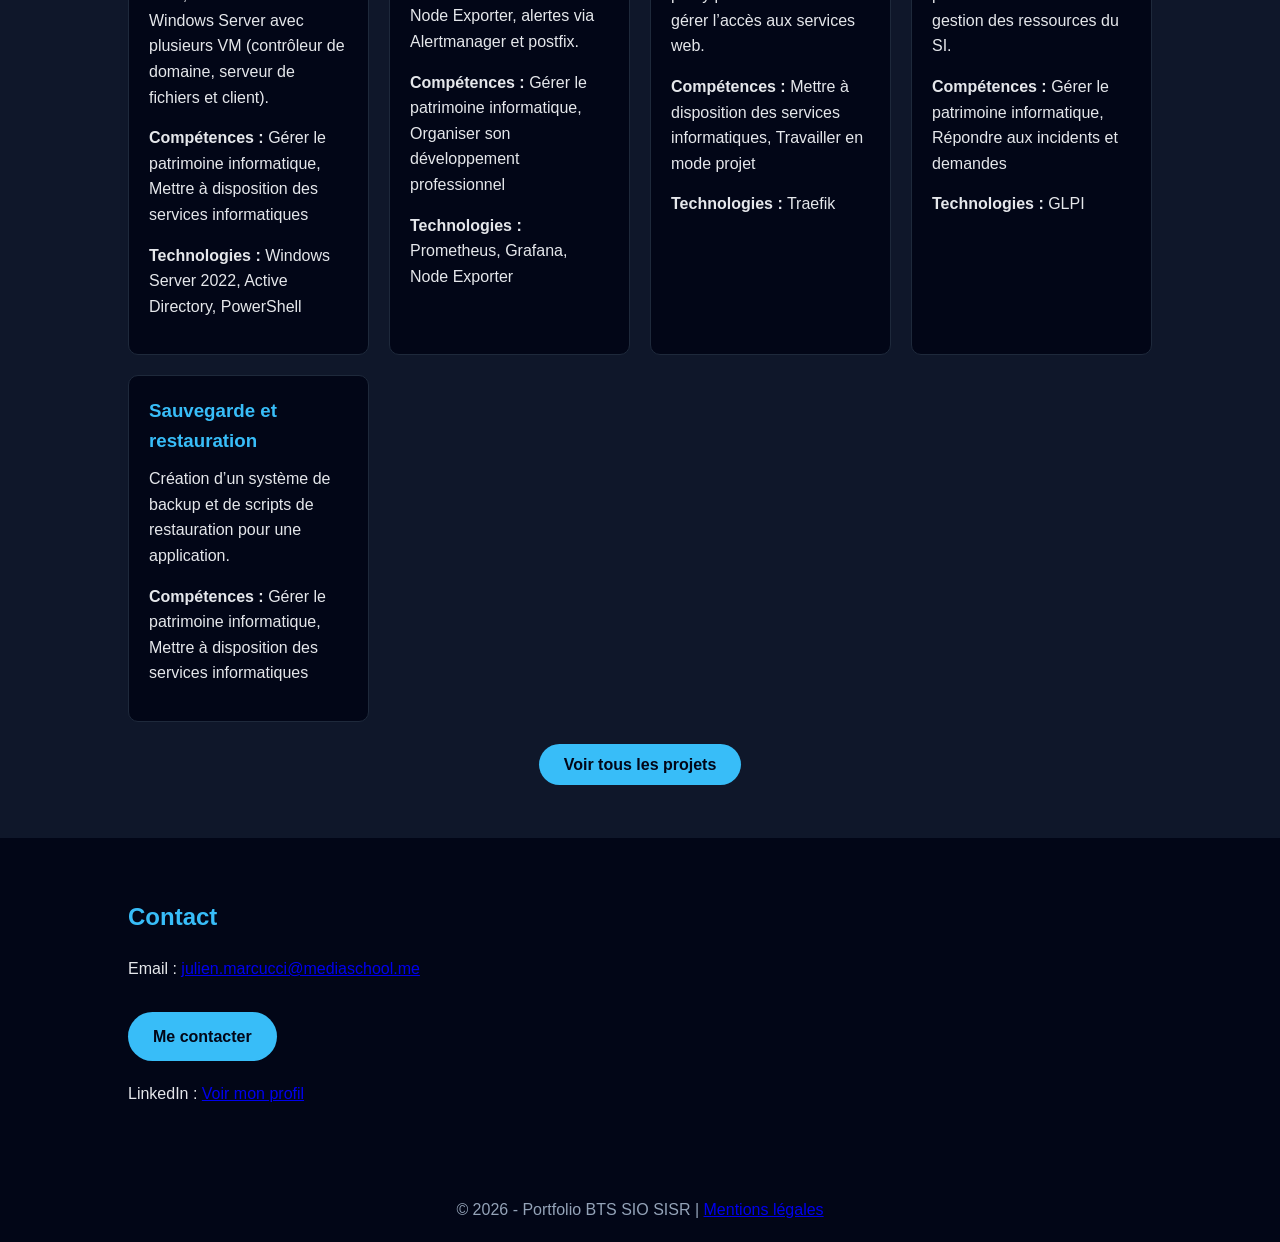
==== commit b50f8a1f: "Ajout mentions légales et stages" ====
--- a/index.html
+++ b/index.html
@@ -270,7 +270,10 @@
 </section>
 
   <footer>
-    <p>© 2026 - Portfolio BTS SIO SISR</p>
+    <p>
+  © 2026 - Portfolio BTS SIO SISR |
+  <a href="mentions-legales.html">Mentions légales</a>
+</p>
   </footer>
 
 </body>
--- a/style.css
+++ b/style.css
@@ -321,4 +321,17 @@
 .brand {
   display: flex;
   flex-direction: column;
+}
+
+.card ul {
+  margin: 10px 0 20px 20px; /* espace en bas + indentation propre */
+}
+
+.card li {
+  margin-bottom: 6px;
+}
+
+.card .btn {
+  display: inline-block;
+  margin-top: 15px;
 }
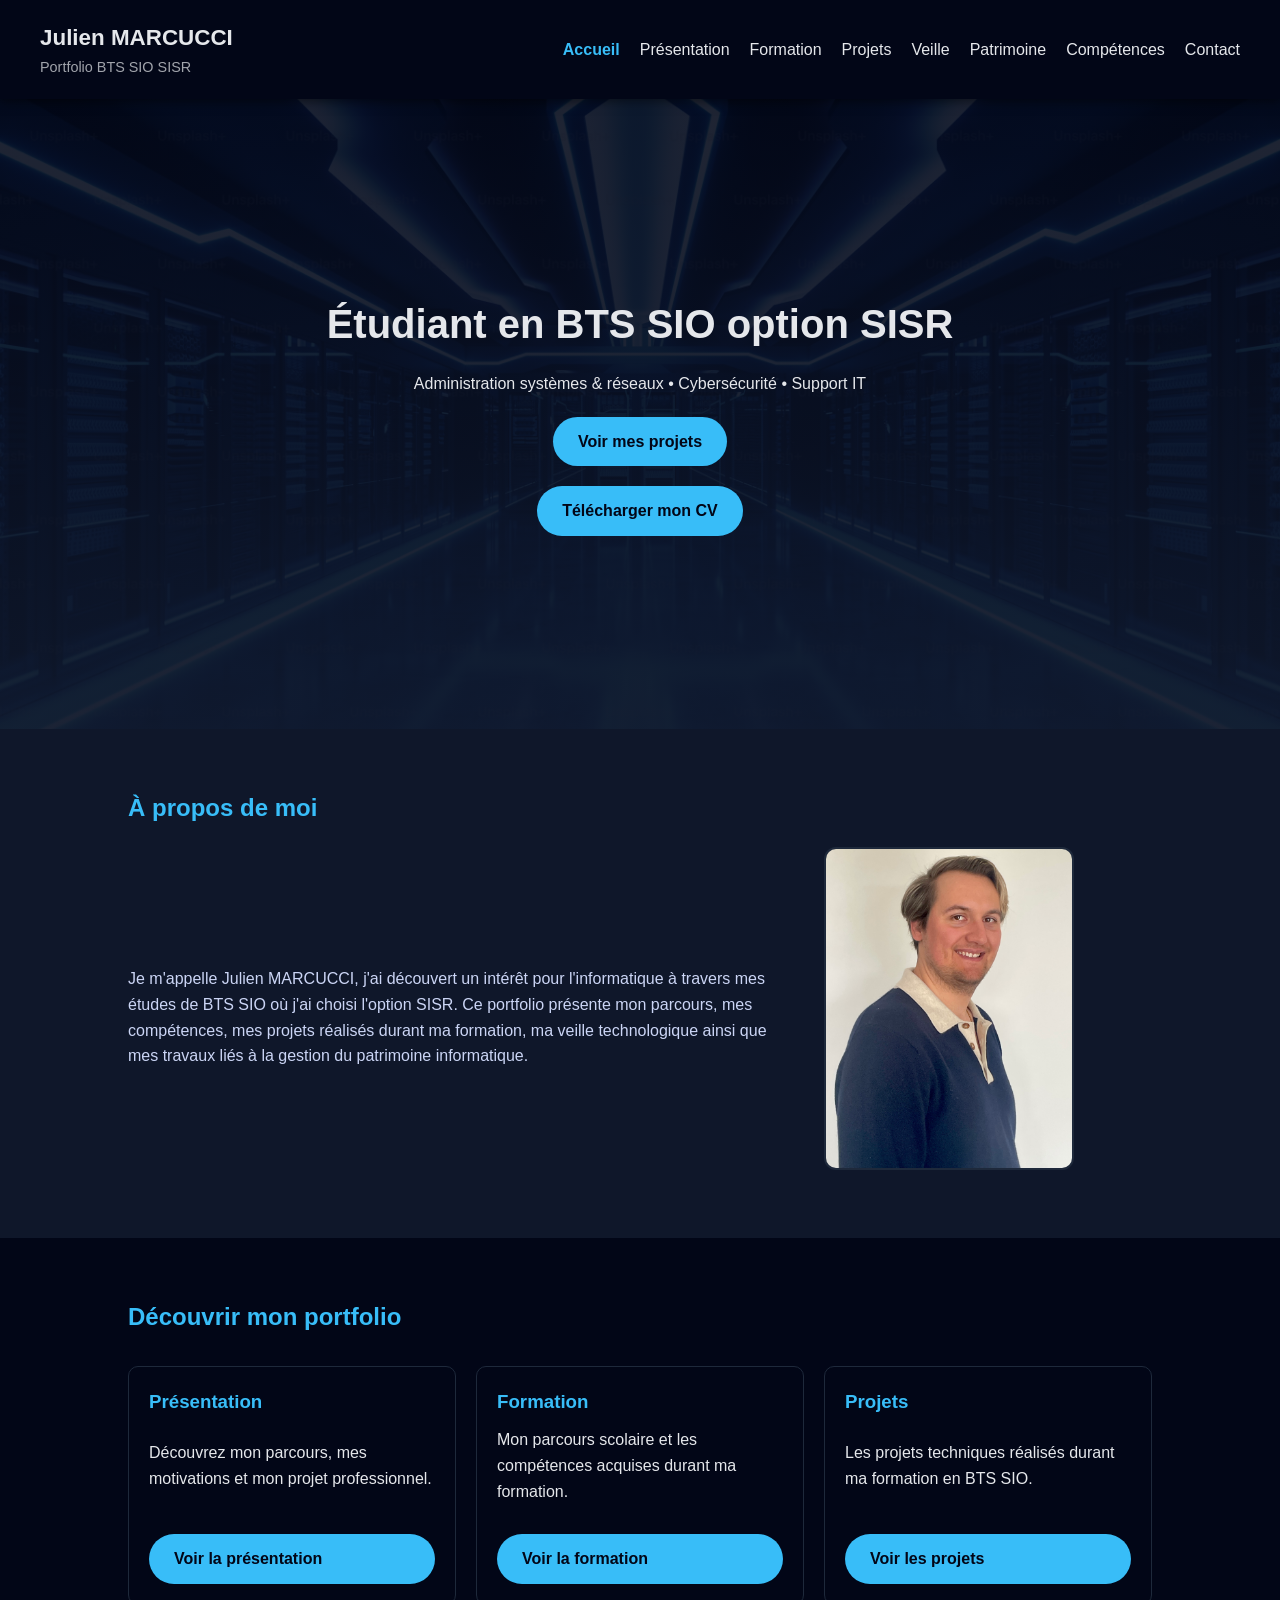
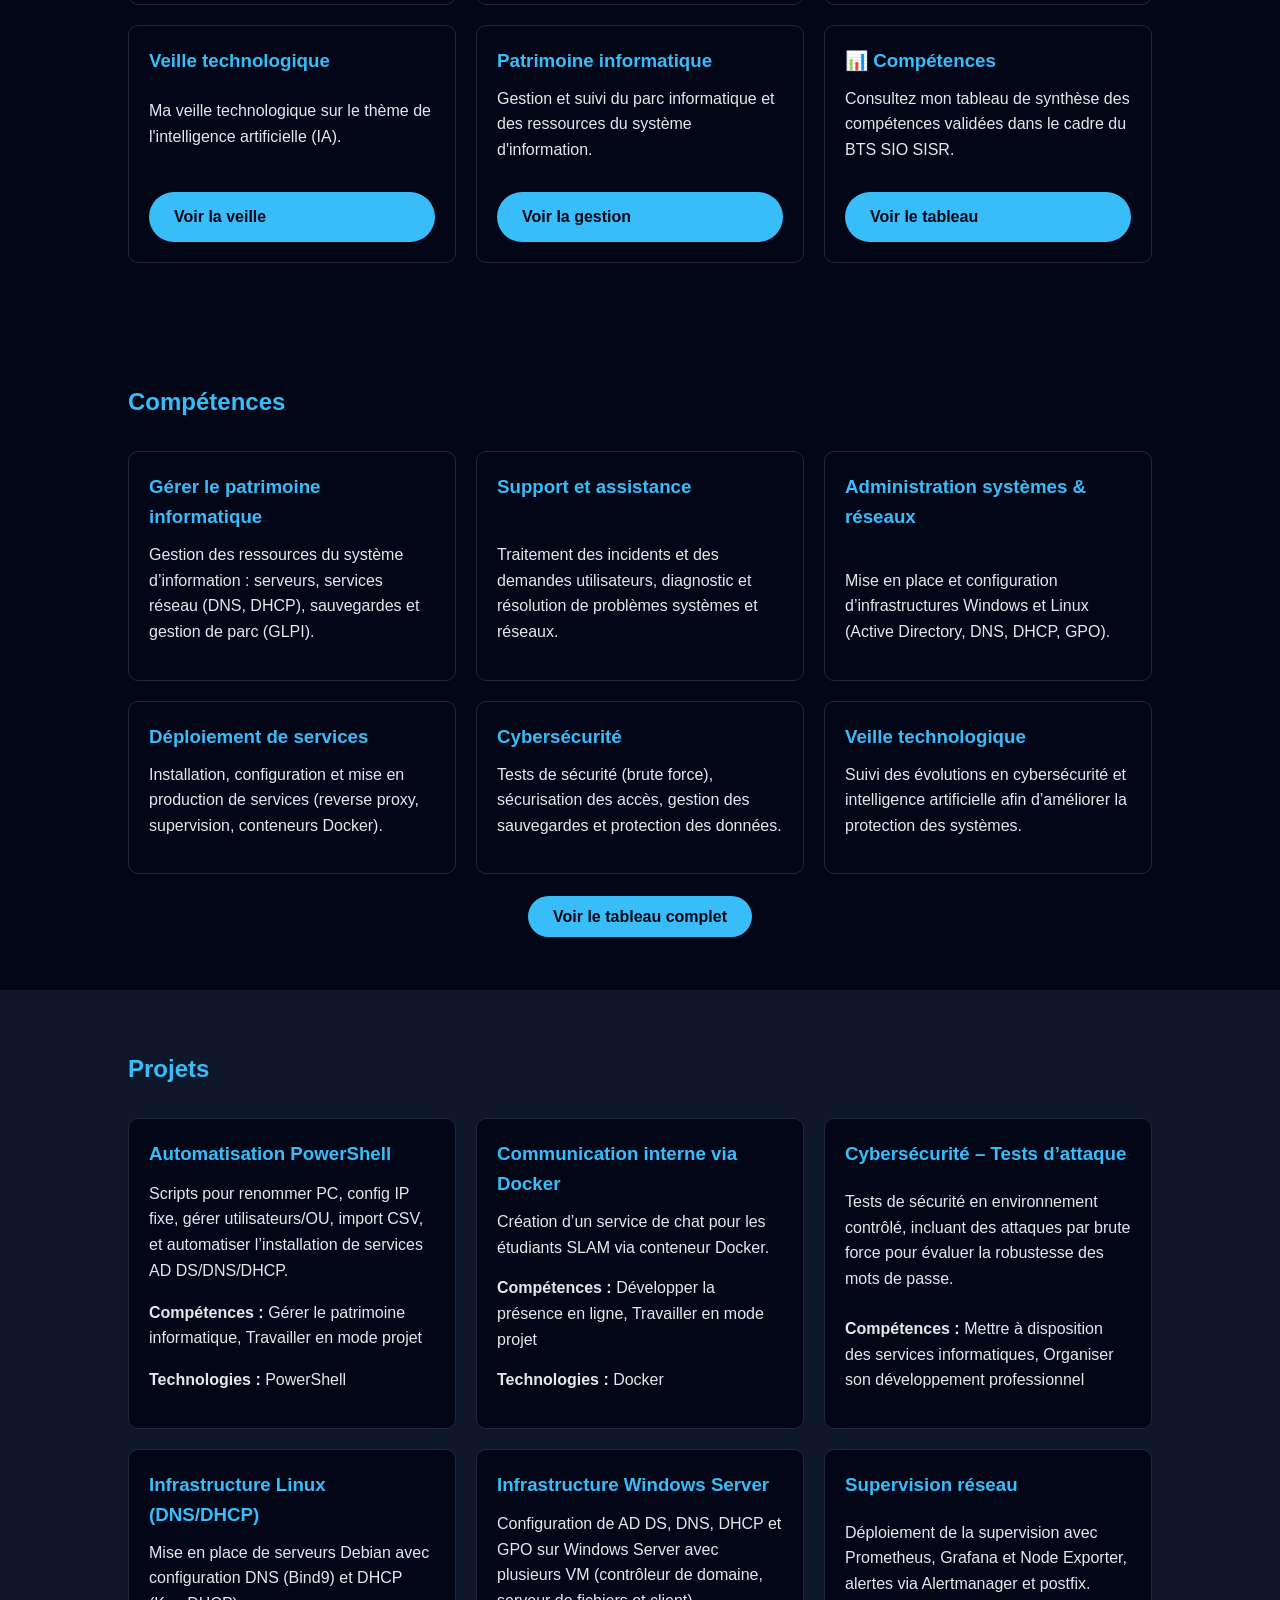
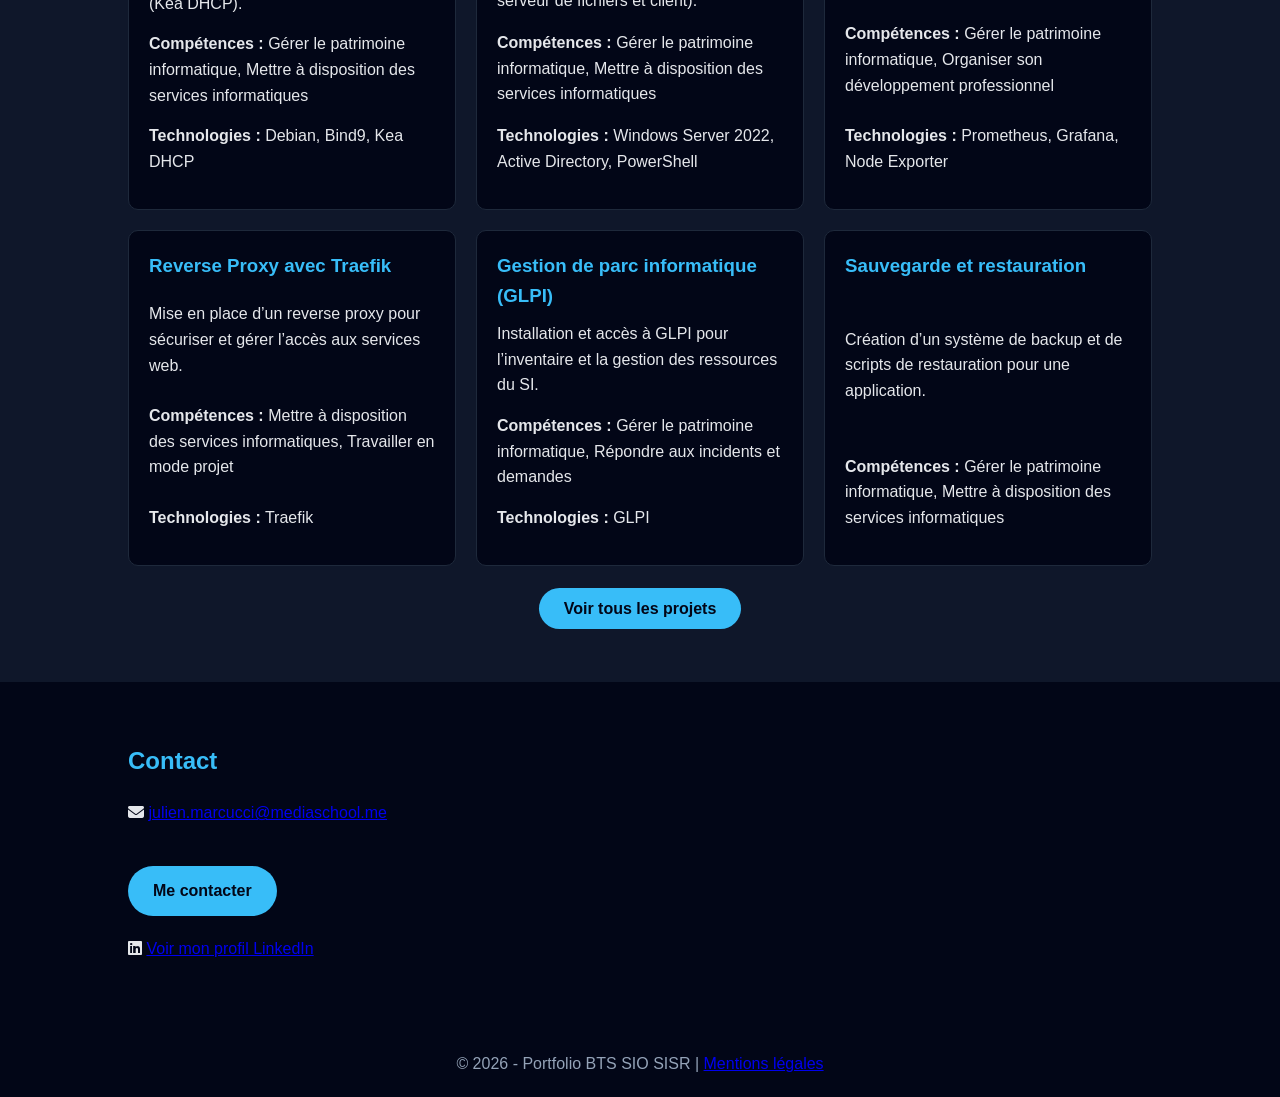
==== commit c18a21ae: "Màj Projets, ajout d'une photo de profil et d'un background" ====
--- a/index.html
+++ b/index.html
@@ -4,6 +4,7 @@
   <meta charset="UTF-8">
   <title>Portfolio - BTS SIO SISR</title>
   <link rel="stylesheet" href="style.css">
+  <link rel="stylesheet" href="https://cdnjs.cloudflare.com/ajax/libs/font-awesome/6.5.0/css/all.min.css">
   <meta name="viewport" content="width=device-width, initial-scale=1.0">
   
   <meta name="description" content="Portfolio de Julien Marcucci, étudiant en BTS SIO option SISR spécialisé en administration systèmes et réseaux.">
@@ -39,12 +40,24 @@
   </section>
 
   <section id="about" class="section">
-    <h2>À propos de moi</h2>
-    <p>
-      Je m'appelle Julien MARCUCCI, j'ai découvert un intérêt pour l'informatique à travers mes études de BTS SIO où j'ai choisi l'option SISR. Ce portfolio présente mon parcours, mes compétences,
-      mes projets réalisés durant ma formation, ma veille technologique ainsi que mes travaux liés à la gestion du patrimoine informatique.
-    </p>
-  </section>
+  <h2>À propos de moi</h2>
+
+  <div class="about-home">
+
+    <div class="about-text">
+      <p>
+        Je m'appelle Julien MARCUCCI, j'ai découvert un intérêt pour l'informatique à travers mes études de BTS SIO où j'ai choisi l'option SISR. 
+        Ce portfolio présente mon parcours, mes compétences,
+        mes projets réalisés durant ma formation, ma veille technologique ainsi que mes travaux liés à la gestion du patrimoine informatique.
+      </p>
+    </div>
+
+    <div class="about-photo">
+      <img src="Photo-de-profil.jpeg" alt="Photo de Julien Marcucci">
+    </div>
+
+  </div>
+</section>
 
   <section class="section light">
   <h2>Découvrir mon portfolio</h2>
@@ -251,20 +264,22 @@
   <h2>Contact</h2>
 
   <p>
-    Email : 
+    <i class="fa-solid fa-envelope"></i>
     <a href="mailto:julien.marcucci@mediaschool.me">
       julien.marcucci@mediaschool.me
     </a>
   </p>
 
-  <a href="mailto:julien.marcucci@mediaschool.me" class="btn">
-    Me contacter
-  </a>
+  <div style="margin-top:20px;">
+    <a href="mailto:julien.marcucci@mediaschool.me" class="btn">
+      Me contacter
+    </a>
+  </div>
 
   <p>
-    LinkedIn : 
+    <i class="fa-brands fa-linkedin"></i>
     <a href="https://www.linkedin.com/in/julien-marcucci-323055353/" target="_blank">
-      Voir mon profil
+      Voir mon profil LinkedIn
     </a>
   </p>
 </section>
--- a/style.css
+++ b/style.css
@@ -48,7 +48,10 @@
   align-items: center;
   text-align: center;
   padding: 40px;
-  background: linear-gradient(135deg, #020617, #0f172a);
+
+  background:
+    linear-gradient(rgba(2,6,23,0.88), rgba(15,23,42,0.95)),
+    url("salle-serveurs-futuriste.avif") center/cover no-repeat;
 }
 
 .hero h2 {
@@ -334,4 +337,44 @@
 .card .btn {
   display: inline-block;
   margin-top: 15px;
-}+}
+
+.cards {
+  display: grid;
+  grid-template-columns: repeat(3, 1fr); /* 3 colonnes fixes */
+  gap: 20px;
+  align-items: stretch; /* important */
+}
+
+.card {
+  display: flex;
+  flex-direction: column;
+  justify-content: space-between; /* équilibre le contenu */
+}
+
+.about-home {
+  display: grid;
+  grid-template-columns: 2fr 1fr;
+  gap: 40px;
+  align-items: center;
+}
+
+.about-photo img {
+  width: 100%;
+  max-width: 250px;
+  border-radius: 12px;
+  border: 2px solid #1e293b;
+}
+
+/* Responsive */
+@media (max-width: 900px) {
+  .about-home {
+    grid-template-columns: 1fr;
+    text-align: center;
+  }
+
+  .about-photo img {
+    margin-top: 20px;
+  }
+}
+
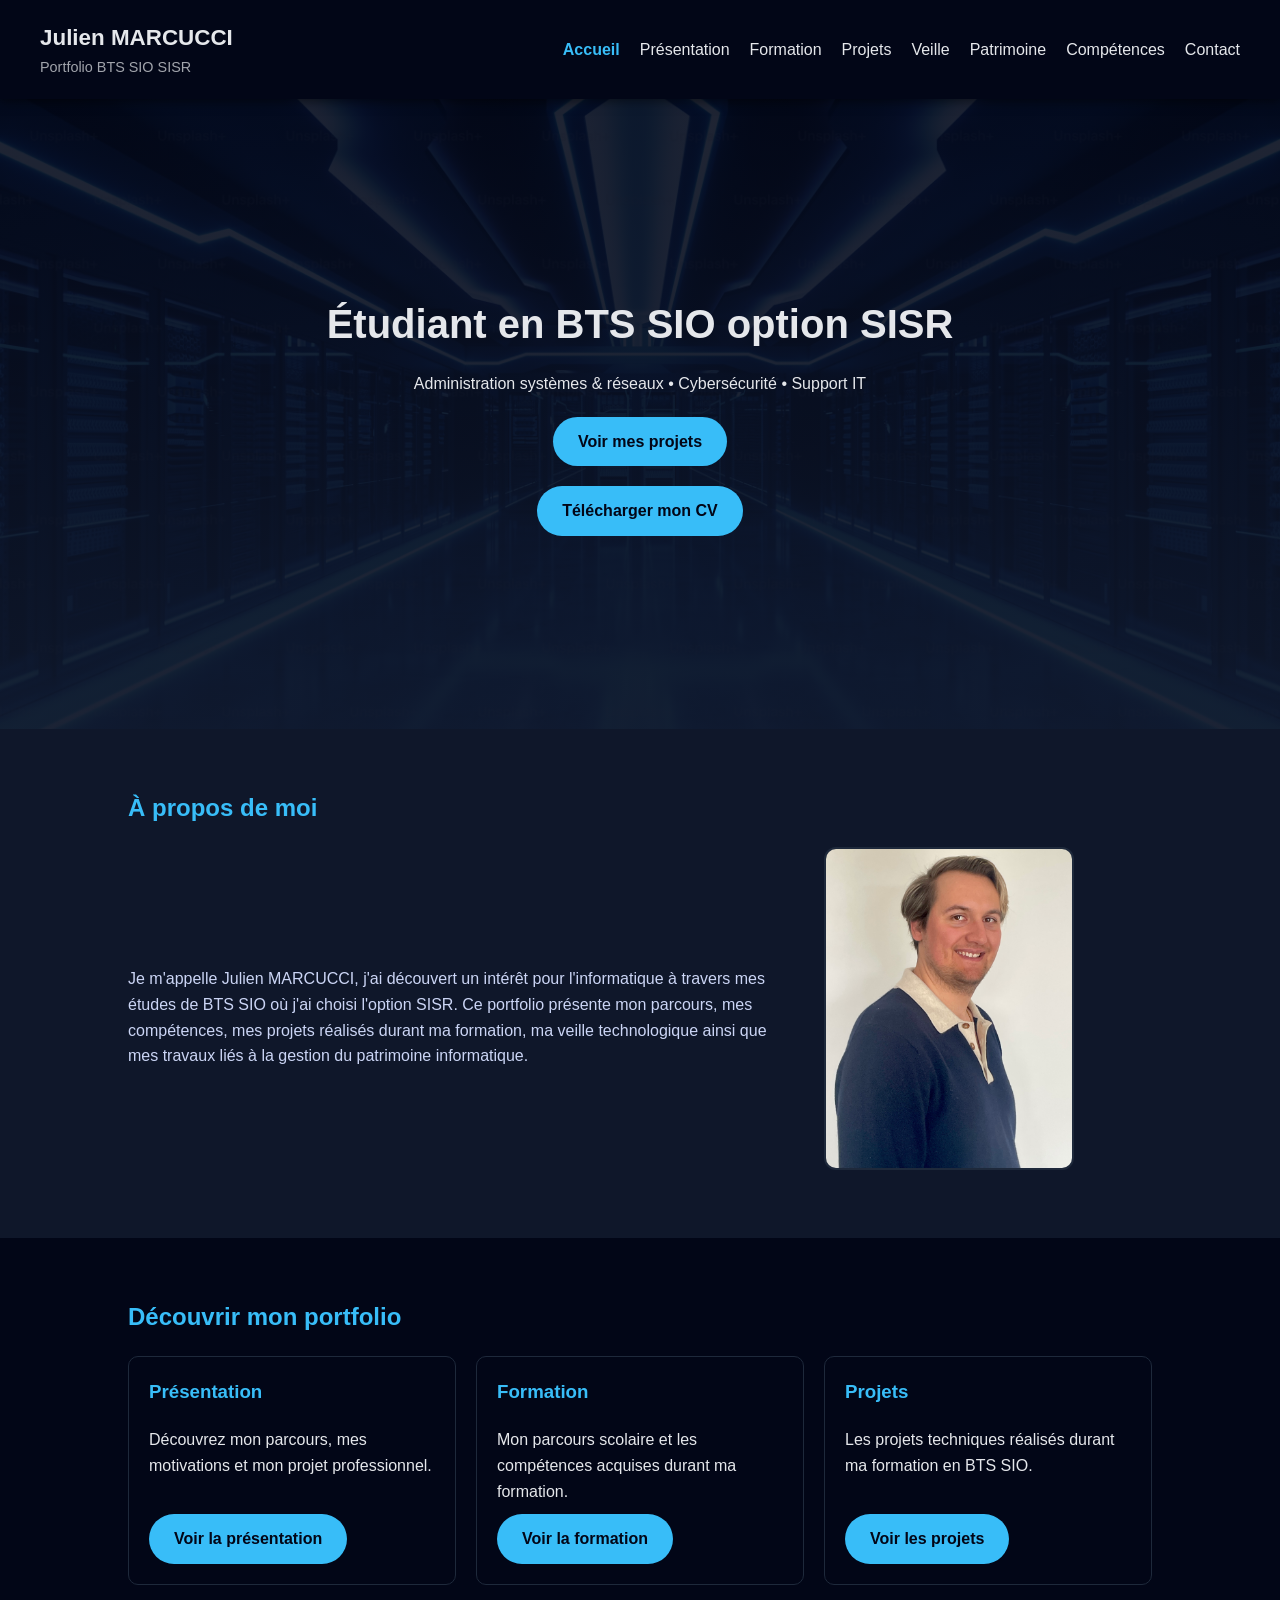
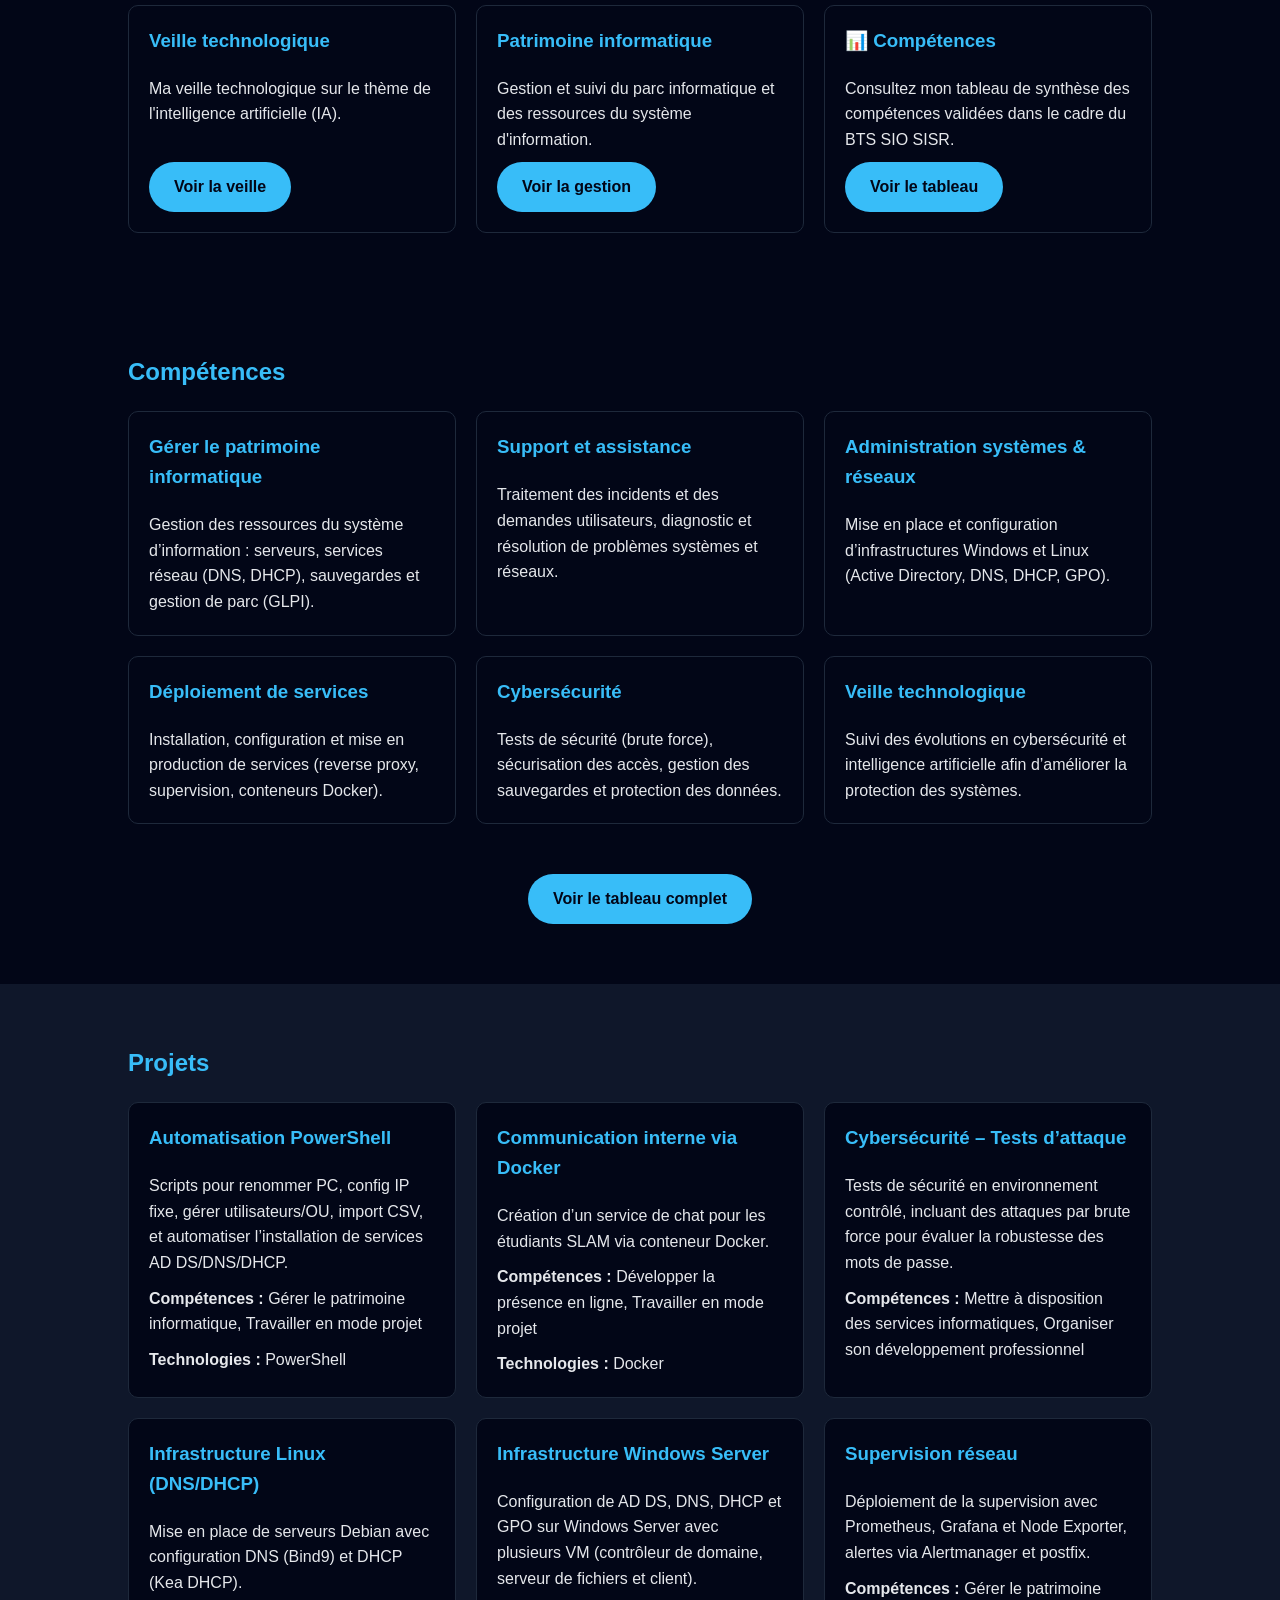
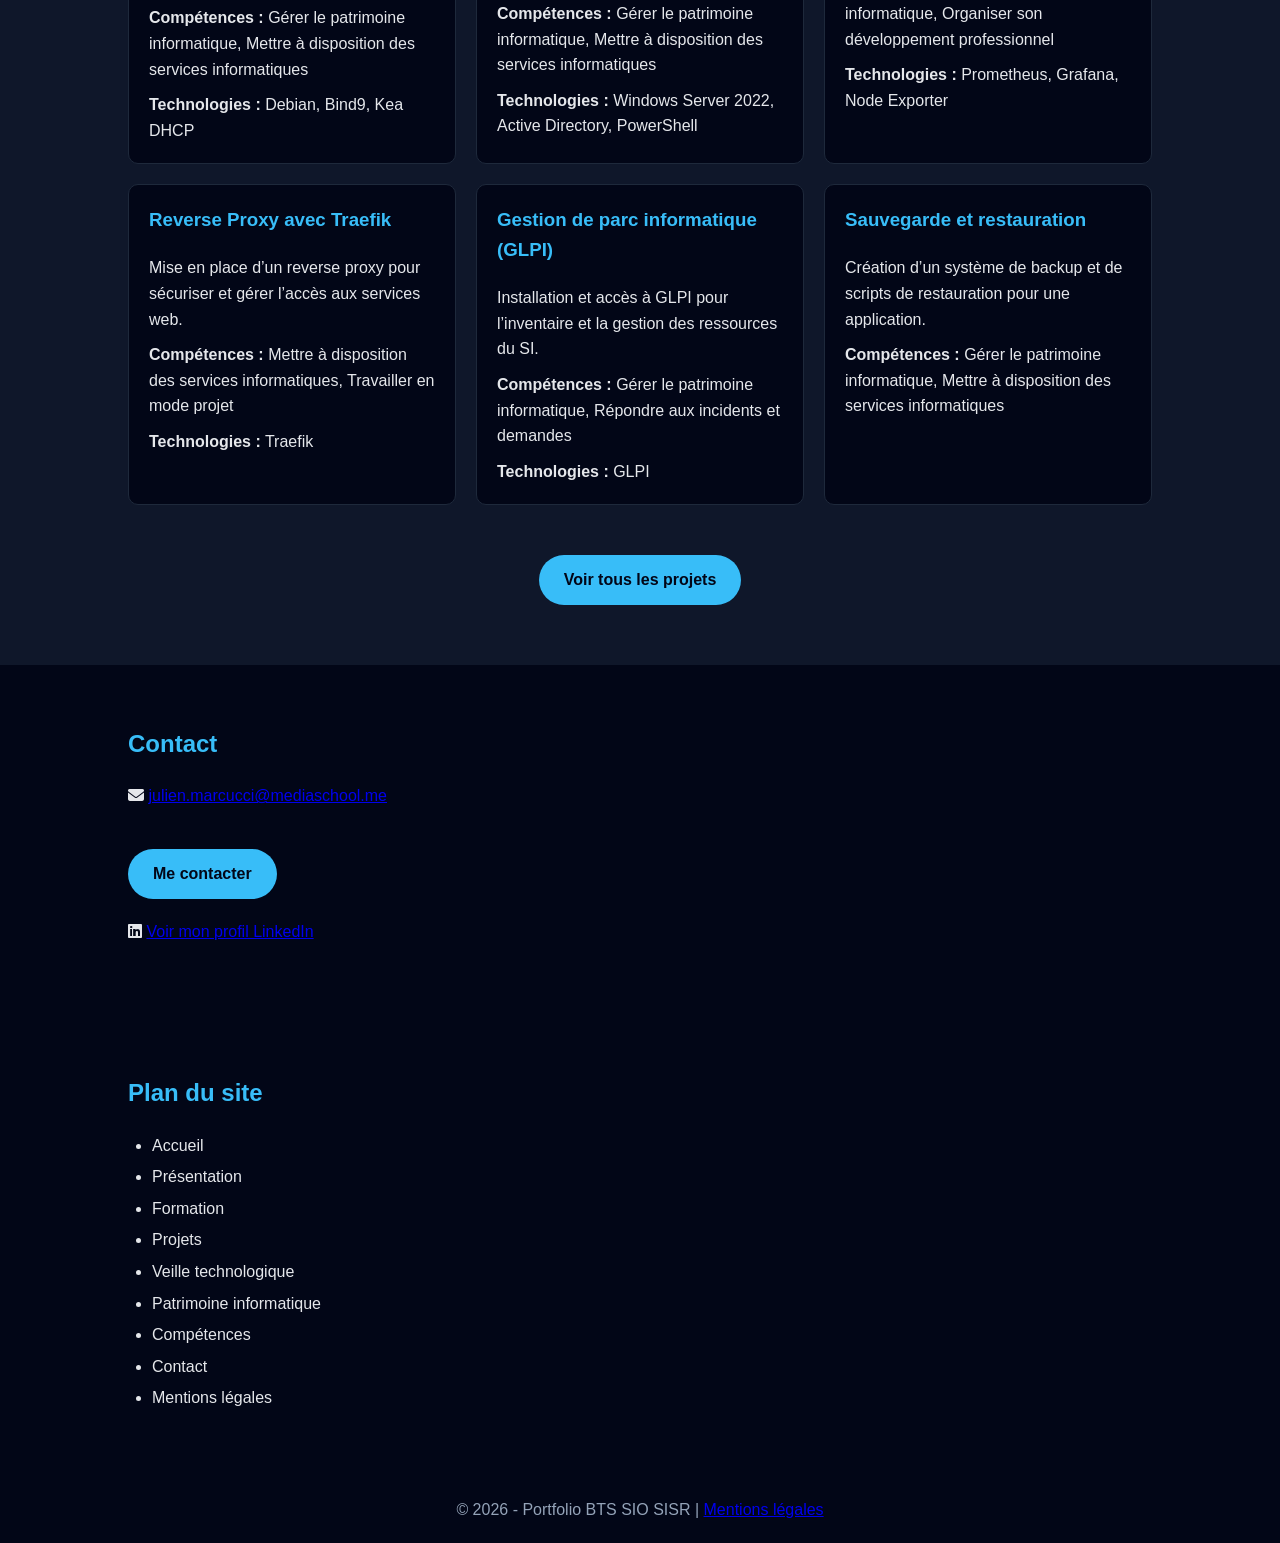
==== commit be15eb31: "Développement présentation, formation et actualisation du tableeau de synthèse" ====
--- a/index.html
+++ b/index.html
@@ -284,6 +284,21 @@
   </p>
 </section>
 
+<section class="section light">
+  <h2>Plan du site</h2>
+  <ul>
+    <li>Accueil</li>
+    <li>Présentation</li>
+    <li>Formation</li>
+    <li>Projets</li>
+    <li>Veille technologique</li>
+    <li>Patrimoine informatique</li>
+    <li>Compétences</li>
+    <li>Contact</li>
+    <li>Mentions légales</li>
+  </ul>
+</section>
+
   <footer>
     <p>
   © 2026 - Portfolio BTS SIO SISR |
--- a/style.css
+++ b/style.css
@@ -1,3 +1,4 @@
+/* RESET GLOBAL */
 * {
   margin: 0;
   padding: 0;
@@ -5,16 +6,23 @@
   font-family: Arial, Helvetica, sans-serif;
 }
 
+/* BASE */
 body {
   background: #0f172a;
   color: #e5e7eb;
   line-height: 1.6;
 }
 
-/* Navbar */
+/* =========================
+   NAVBAR
+========================= */
 header {
+  position: sticky;
+  top: 0;
+  z-index: 1000;
   background: #020617;
   padding: 20px 40px;
+  box-shadow: 0 2px 10px rgba(0,0,0,0.5);
 }
 
 .navbar {
@@ -39,7 +47,30 @@
   color: #38bdf8;
 }
 
-/* Hero */
+.navbar .active {
+  color: #38bdf8;
+  font-weight: bold;
+}
+
+.navbar h1 {
+  font-size: 1.4rem;
+  margin: 0;
+}
+
+.navbar p {
+  font-size: 0.9rem;
+  opacity: 0.7;
+  margin: 0;
+}
+
+.brand {
+  display: flex;
+  flex-direction: column;
+}
+
+/* =========================
+   HERO
+========================= */
 .hero {
   height: 70vh;
   display: flex;
@@ -59,7 +90,28 @@
   margin-bottom: 15px;
 }
 
+.hero-small {
+  height: 40vh;
+  display: flex;
+  flex-direction: column;
+  justify-content: center;
+  text-align: center;
+  background: linear-gradient(135deg, #020617, #0f172a);
+}
+
+.hero-small h2 {
+  font-size: 2.2rem;
+  margin-bottom: 10px;
+}
+
+/* =========================
+   BOUTONS
+========================= */
 .btn {
+  display: inline-flex;
+  align-items: center;
+  justify-content: center;
+
   margin-top: 20px;
   padding: 12px 25px;
   background: #38bdf8;
@@ -68,13 +120,18 @@
   border-radius: 25px;
   font-weight: bold;
   transition: 0.3s;
+
+  width: fit-content;
+  white-space: nowrap;
 }
 
 .btn:hover {
   background: #0ea5e9;
 }
 
-/* Sections */
+/* =========================
+   SECTIONS
+========================= */
 .section {
   padding: 60px 10%;
 }
@@ -88,20 +145,42 @@
   background: #020617;
 }
 
-/* Cards */
+.section h3 {
+  margin-bottom: 15px;
+  color: #38bdf8;
+}
+
+.section ul {
+  padding-left: 1.5rem;
+  margin-top: 10px;
+}
+
+.section li {
+  margin-bottom: 6px;
+}
+
+/* =========================
+   CARDS
+========================= */
 .cards {
   display: grid;
-  grid-template-columns: repeat(auto-fit, minmax(220px, 1fr));
+  grid-template-columns: repeat(auto-fit, minmax(250px, 1fr));
   gap: 20px;
-  margin-top: 20px;
+  align-items: stretch; /* IMPORTANT */
 }
 
 .card {
-  background: #0f172a;
+  background: #020617;
   padding: 20px;
   border-radius: 10px;
+  border: 1px solid #1e293b;
   transition: 0.3s;
-  border: 1px solid #1e293b;
+
+  display: flex;
+  flex-direction: column;
+  gap: 10px;
+
+  height: 100%; /* IMPORTANT pour uniformiser */
 }
 
 .card:hover {
@@ -109,77 +188,29 @@
   border-color: #38bdf8;
 }
 
-/* Footer */
-footer {
-  text-align: center;
-  padding: 20px;
-  background: #020617;
-  color: #94a3b8;
-}
-
-/* Hero plus petit pour les pages internes */
-.hero-small {
-  height: 40vh;
-  text-align: center;
-  display: flex;
-  flex-direction: column;
-  justify-content: center;
-  background: linear-gradient(135deg, #020617, #0f172a);
-}
-
-.hero-small h2 {
-  font-size: 2.2rem;
+.card h3 {
   margin-bottom: 10px;
 }
 
-/* Page présentation */
-.about-container {
-  display: grid;
-  grid-template-columns: 2fr 1fr;
-  gap: 40px;
-}
-
-.about-text h3 {
-  margin-top: 20px;
-  color: #38bdf8;
-}
-
-.about-text p {
+.card p {
+  margin-bottom: 0;
+}
+
+.card ul {
   margin-top: 10px;
-  color: #cbd5f5;
-}
-
-.about-card {
-  background: #020617;
-  padding: 25px;
-  border-radius: 12px;
-  border: 1px solid #1e293b;
-  height: fit-content;
-}
-
-.about-card ul {
-  list-style: none;
-  margin: 20px 0;
-}
-
-.about-card li {
-  margin-bottom: 10px;
-}
-
-/* Lien actif dans la navbar */
-.navbar .active {
-  color: #38bdf8;
-  font-weight: bold;
-}
-
-/* Responsive */
-@media (max-width: 900px) {
-  .about-container {
-    grid-template-columns: 1fr;
-  }
-}
-
-/* Timeline Formation */
+}
+
+/* bouton dans cards */
+.card .btn {
+  margin-top: auto; /* pousse le bouton en bas */
+  align-self: flex-start;
+  width: fit-content;
+  white-space: nowrap;
+}
+
+/* =========================
+   TIMELINE
+========================= */
 .timeline {
   display: flex;
   flex-direction: column;
@@ -207,151 +238,16 @@
   color: #38bdf8;
 }
 
-.timeline-content h3 {
-  margin-bottom: 10px;
-}
-
-.timeline-content ul {
-  margin-top: 10px;
-  padding-left: 20px;
-}
-
-.timeline-content li {
-  margin-bottom: 6px;
-}
-
-/* Responsive */
+/* responsive timeline */
 @media (max-width: 800px) {
   .timeline-item {
     grid-template-columns: 1fr;
   }
 }
 
-/* Titres sections veille */
-.section h3 {
-  margin-bottom: 15px;
-  color: #38bdf8;
-}
-
-/* Liste veille */
-.veille-list {
-  list-style: square;
-  padding-left: 20px;
-  margin-top: 15px;
-}
-
-.veille-list li {
-  margin-bottom: 8px;
-}
-
-/* Titres des sections */
-.section h3 {
-  margin-bottom: 15px;
-  color: #38bdf8;
-}
-
-/* Réutilisation des listes */
-.veille-list {
-  list-style: square;
-  padding-left: 20px;
-  margin-top: 15px;
-}
-
-.veille-list li {
-  margin-bottom: 8px;
-}
-
-.cards {
-  display: grid;
-  grid-template-columns: repeat(auto-fit, minmax(220px, 1fr));
-  gap: 20px;
-  margin-top: 30px;
-}
-
-.card {
-  background: #020617;
-  padding: 20px;
-  border-radius: 10px;
-  border: 1px solid #1e293b;
-  transition: 0.3s;
-}
-
-.card:hover {
-  transform: translateY(-5px);
-  border-color: #38bdf8;
-}
-
-.card h3 {
-  margin-bottom: 10px;
-}
-
-.card p {
-  margin-bottom: 15px;
-}
-
-header{
-  position: sticky;
-  top: 0;
-  z-index: 1000;
-  background: #020617;
-  box-shadow: 0 2px 10px rgba(0,0,0,0.5);
-}
-
-.margin-top {
-  margin-top: 20px;
-}
-
-#contact p {
-  margin-bottom: 10px;
-}
-
-#contact .btn {
-  display: inline-block;
-  margin: 20px 0;
-}
-
-.navbar h1 {
-  font-size: 1.4rem;
-  margin: 0;
-}
-
-.navbar p {
-  font-size: 0.9rem;
-  opacity: 0.7;
-  margin: 0;
-}
-
-.brand {
-  display: flex;
-  flex-direction: column;
-}
-
-.card ul {
-  margin: 10px 0 20px 20px; /* espace en bas + indentation propre */
-}
-
-.card li {
-  margin-bottom: 6px;
-}
-
-.card .btn {
-  display: inline-block;
-  margin-top: 15px;
-}
-
-.cards {
-  display: grid;
-  grid-template-columns: repeat(3, 1fr); /* 3 colonnes fixes */
-  gap: 20px;
-  align-items: stretch; /* important */
-}
-
-.card {
-  display: flex;
-  flex-direction: column;
-  justify-content: space-between; /* équilibre le contenu */
-}
-
+/* =========================
+   ABOUT
+========================= */
 .about-home {
   display: grid;
   grid-template-columns: 2fr 1fr;
@@ -366,7 +262,11 @@
   border: 2px solid #1e293b;
 }
 
-/* Responsive */
+.about-text p {
+  margin-top: 10px;
+  color: #cbd5f5;
+}
+
 @media (max-width: 900px) {
   .about-home {
     grid-template-columns: 1fr;
@@ -378,3 +278,88 @@
   }
 }
 
+/* =========================
+   CONTACT
+========================= */
+#contact p {
+  margin-bottom: 10px;
+}
+
+#contact .btn {
+  display: inline-block;
+  margin: 20px 0;
+}
+
+/* =========================
+   ABOUT CARD (IMPORTANT FIX)
+========================= */
+.about-card {
+  background: #020617;
+  padding: 25px;
+  border-radius: 12px;
+  border: 1px solid #1e293b;
+
+  display: flex;
+  flex-direction: column;
+  gap: 15px;
+  height: fit-content;
+}
+
+.about-card ul {
+  padding-left: 20px;
+}
+
+.about-card .btn {
+  margin-top: 10px;
+  align-self: flex-start;
+}
+
+/* =========================
+   FOOTER
+========================= */
+footer {
+  text-align: center;
+  padding: 20px;
+  background: #020617;
+  color: #94a3b8;
+}
+
+/* =========================
+   VEILLE
+========================= */
+.veille-list {
+  list-style: square;
+  padding-left: 20px;
+  margin-top: 15px;
+}
+
+.veille-list li {
+  margin-bottom: 8px;
+}
+
+/* =========================
+   RESPONSIVE GLOBAL (BONUS)
+========================= */
+@media (max-width: 600px) {
+  .btn {
+    width: 100%;
+    text-align: center;
+  }
+
+  .card .btn {
+    width: 100%;
+  }
+}
+
+.about-container {
+  display: grid;
+  grid-template-columns: 2fr 1fr;
+  gap: 40px;
+  align-items: start;
+}
+
+@media (max-width: 900px) {
+  .about-container {
+    grid-template-columns: 1fr;
+  }
+}
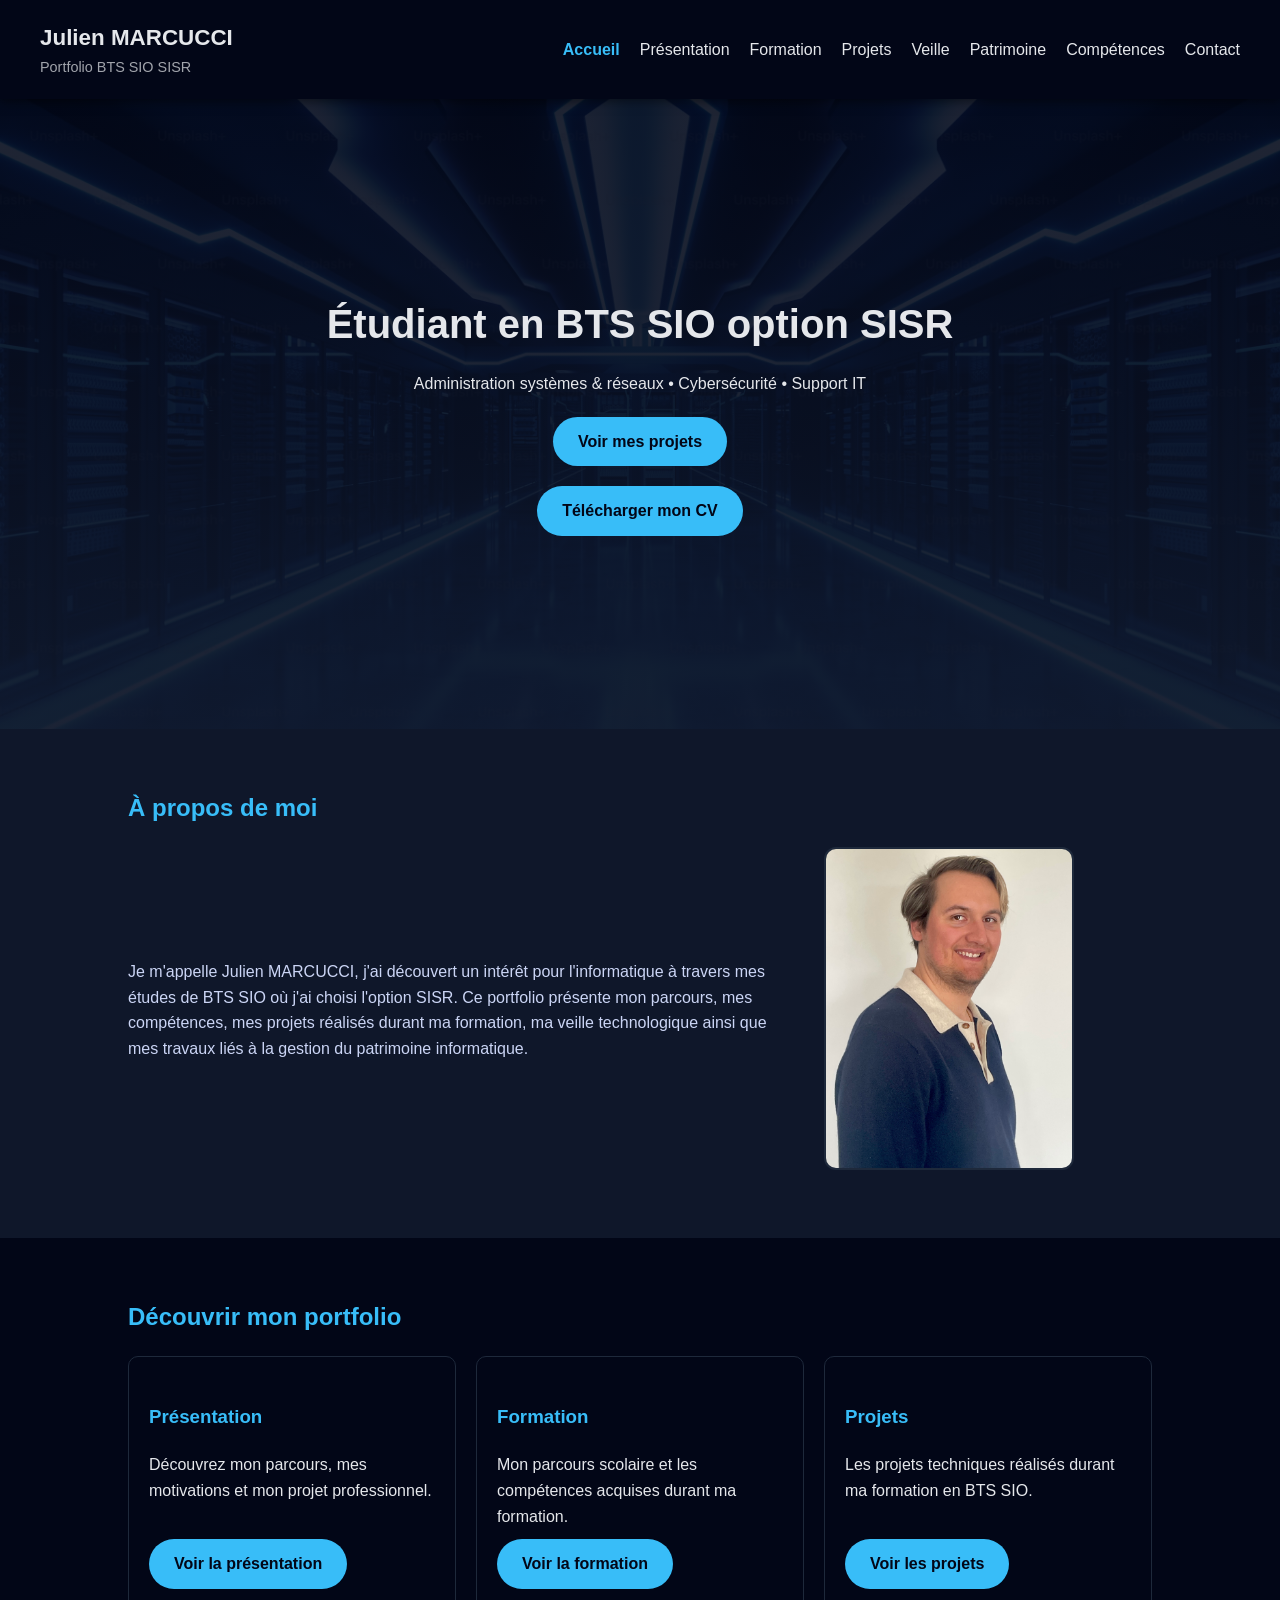
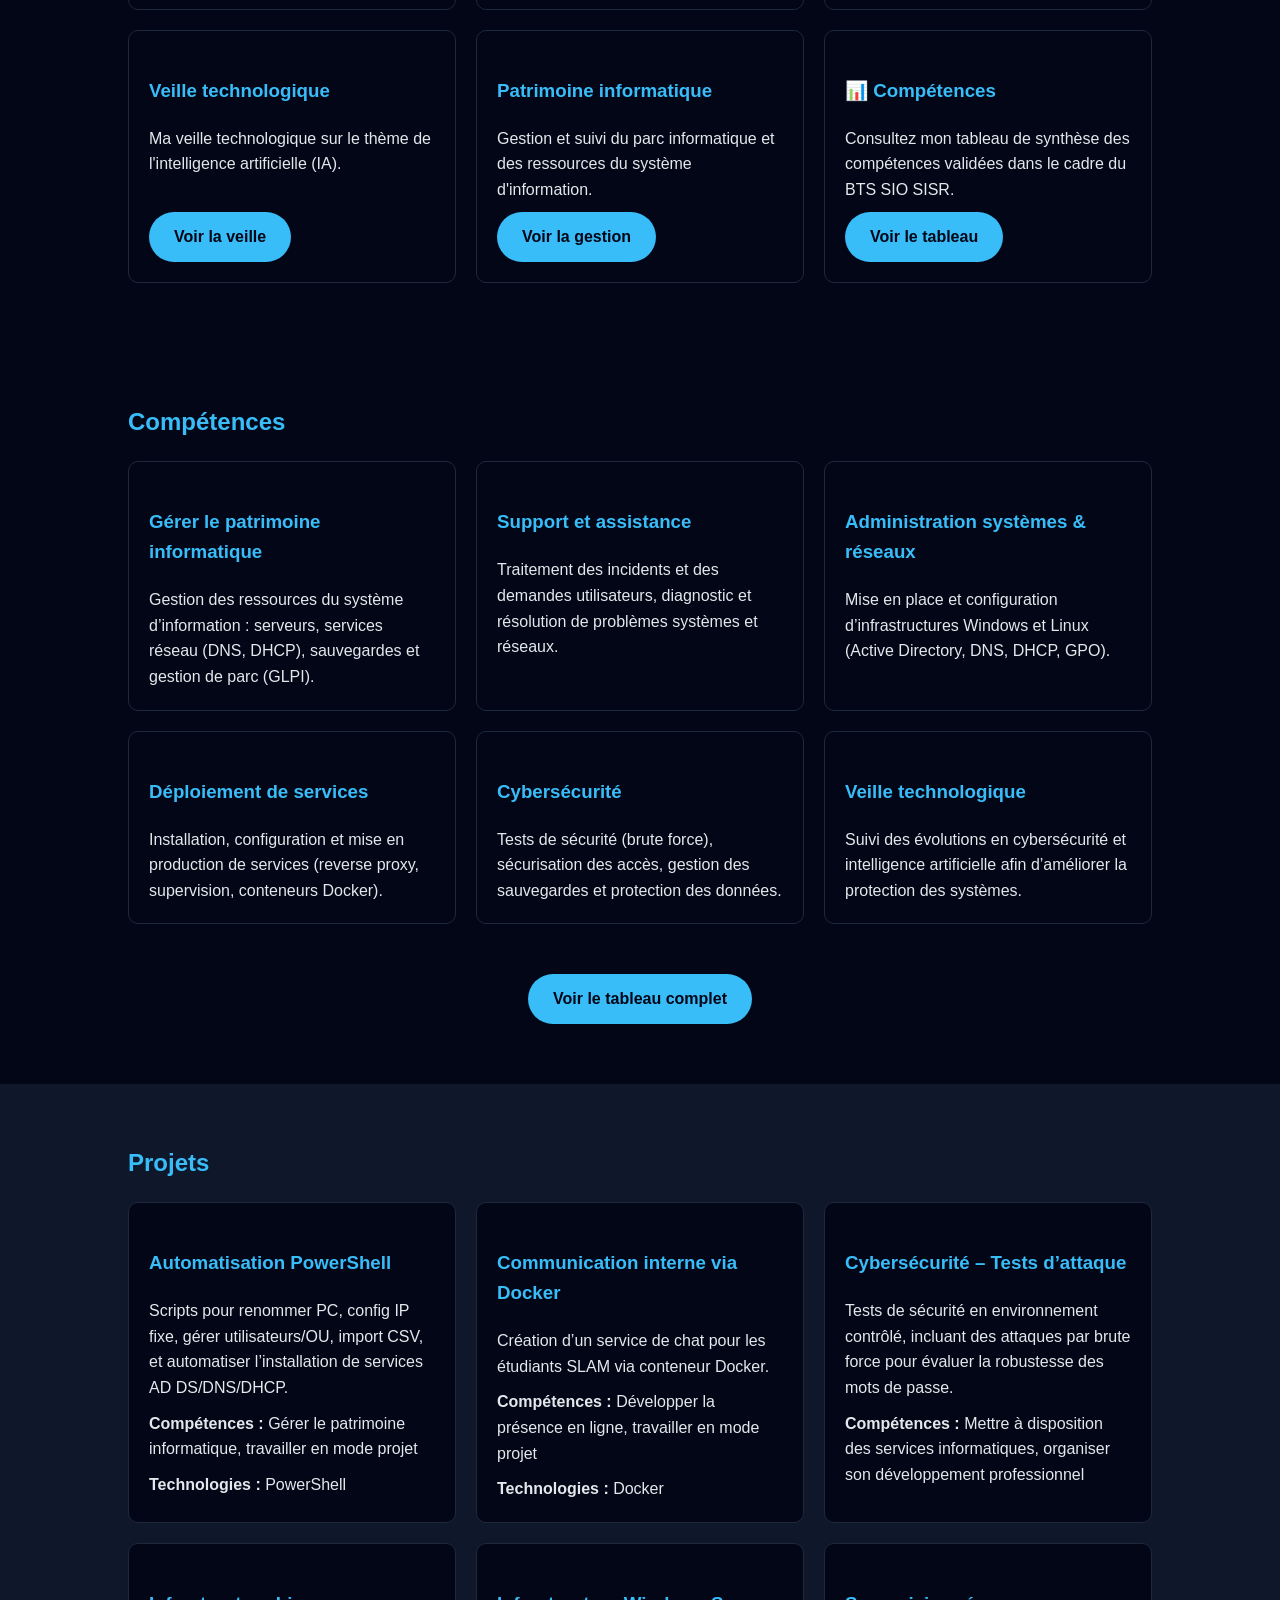
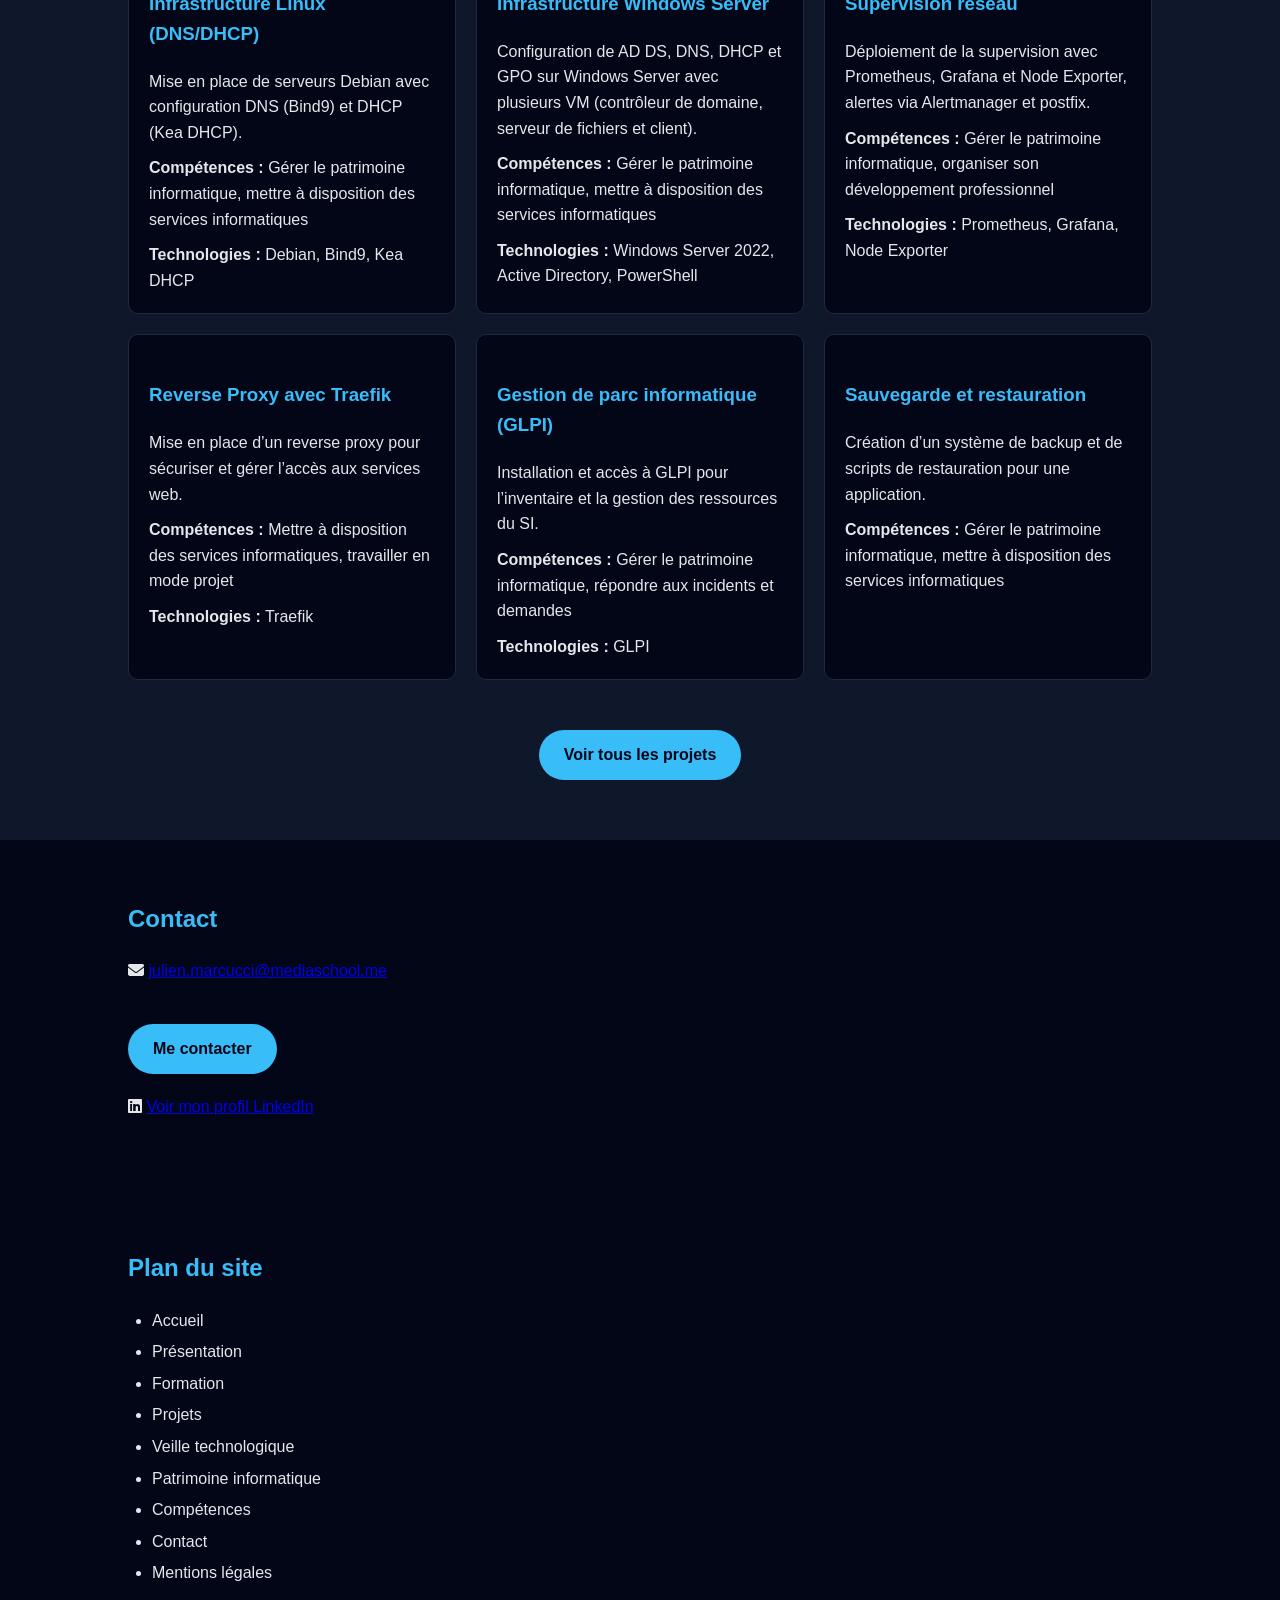
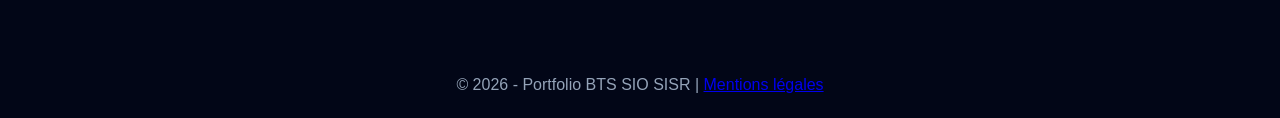
==== commit 790e0826: "Ajustement de détails" ====
--- a/index.html
+++ b/index.html
@@ -175,7 +175,7 @@
         Scripts pour renommer PC, config IP fixe, gérer utilisateurs/OU, import CSV,
         et automatiser l’installation de services AD DS/DNS/DHCP.
       </p>
-      <p><strong>Compétences :</strong> Gérer le patrimoine informatique, Travailler en mode projet</p>
+      <p><strong>Compétences :</strong> Gérer le patrimoine informatique, travailler en mode projet</p>
       <p><strong>Technologies :</strong> PowerShell</p>
     </div>
 
@@ -184,7 +184,7 @@
       <p>
         Création d’un service de chat pour les étudiants SLAM via conteneur Docker.
       </p>
-      <p><strong>Compétences :</strong> Développer la présence en ligne, Travailler en mode projet</p>
+      <p><strong>Compétences :</strong> Développer la présence en ligne, travailler en mode projet</p>
       <p><strong>Technologies :</strong> Docker</p>
     </div>
 
@@ -194,7 +194,7 @@
         Tests de sécurité en environnement contrôlé, incluant des attaques par brute force
         pour évaluer la robustesse des mots de passe.
       </p>
-      <p><strong>Compétences :</strong> Mettre à disposition des services informatiques, Organiser son développement professionnel</p>
+      <p><strong>Compétences :</strong> Mettre à disposition des services informatiques, organiser son développement professionnel</p>
     </div>
 
     <div class="card">
@@ -202,7 +202,7 @@
       <p>
         Mise en place de serveurs Debian avec configuration DNS (Bind9) et DHCP (Kea DHCP).
       </p>
-      <p><strong>Compétences :</strong> Gérer le patrimoine informatique, Mettre à disposition des services informatiques</p>
+      <p><strong>Compétences :</strong> Gérer le patrimoine informatique, mettre à disposition des services informatiques</p>
       <p><strong>Technologies :</strong> Debian, Bind9, Kea DHCP</p>
     </div>
 
@@ -212,7 +212,7 @@
         Configuration de AD DS, DNS, DHCP et GPO sur Windows Server avec plusieurs VM
         (contrôleur de domaine, serveur de fichiers et client).
       </p>
-      <p><strong>Compétences :</strong> Gérer le patrimoine informatique, Mettre à disposition des services informatiques</p>
+      <p><strong>Compétences :</strong> Gérer le patrimoine informatique, mettre à disposition des services informatiques</p>
       <p><strong>Technologies :</strong> Windows Server 2022, Active Directory, PowerShell</p>
     </div>
 
@@ -222,7 +222,7 @@
         Déploiement de la supervision avec Prometheus, Grafana et Node Exporter,
         alertes via Alertmanager et postfix.
       </p>
-      <p><strong>Compétences :</strong> Gérer le patrimoine informatique, Organiser son développement professionnel</p>
+      <p><strong>Compétences :</strong> Gérer le patrimoine informatique, organiser son développement professionnel</p>
       <p><strong>Technologies :</strong> Prometheus, Grafana, Node Exporter</p>
     </div>
 
@@ -231,7 +231,7 @@
       <p>
         Mise en place d’un reverse proxy pour sécuriser et gérer l’accès aux services web.
       </p>
-      <p><strong>Compétences :</strong> Mettre à disposition des services informatiques, Travailler en mode projet</p>
+      <p><strong>Compétences :</strong> Mettre à disposition des services informatiques, travailler en mode projet</p>
       <p><strong>Technologies :</strong> Traefik</p>
     </div>
 
@@ -240,7 +240,7 @@
       <p>
         Installation et accès à GLPI pour l’inventaire et la gestion des ressources du SI.
       </p>
-      <p><strong>Compétences :</strong> Gérer le patrimoine informatique, Répondre aux incidents et demandes</p>
+      <p><strong>Compétences :</strong> Gérer le patrimoine informatique, répondre aux incidents et demandes</p>
       <p><strong>Technologies :</strong> GLPI</p>
     </div>
 
@@ -249,7 +249,7 @@
       <p>
         Création d’un système de backup et de scripts de restauration pour une application.
       </p>
-      <p><strong>Compétences :</strong> Gérer le patrimoine informatique, Mettre à disposition des services informatiques</p>
+      <p><strong>Compétences :</strong> Gérer le patrimoine informatique, mettre à disposition des services informatiques</p>
     </div>
 
   </div>
--- a/style.css
+++ b/style.css
@@ -146,7 +146,8 @@
 }
 
 .section h3 {
-  margin-bottom: 15px;
+  margin-top: 25px;
+  margin-bottom: 10px;
   color: #38bdf8;
 }
 
@@ -263,7 +264,7 @@
 }
 
 .about-text p {
-  margin-top: 10px;
+  margin: 10px 0 15px 0;
   color: #cbd5f5;
 }
 
@@ -362,4 +363,5 @@
   .about-container {
     grid-template-columns: 1fr;
   }
-}+}
+
